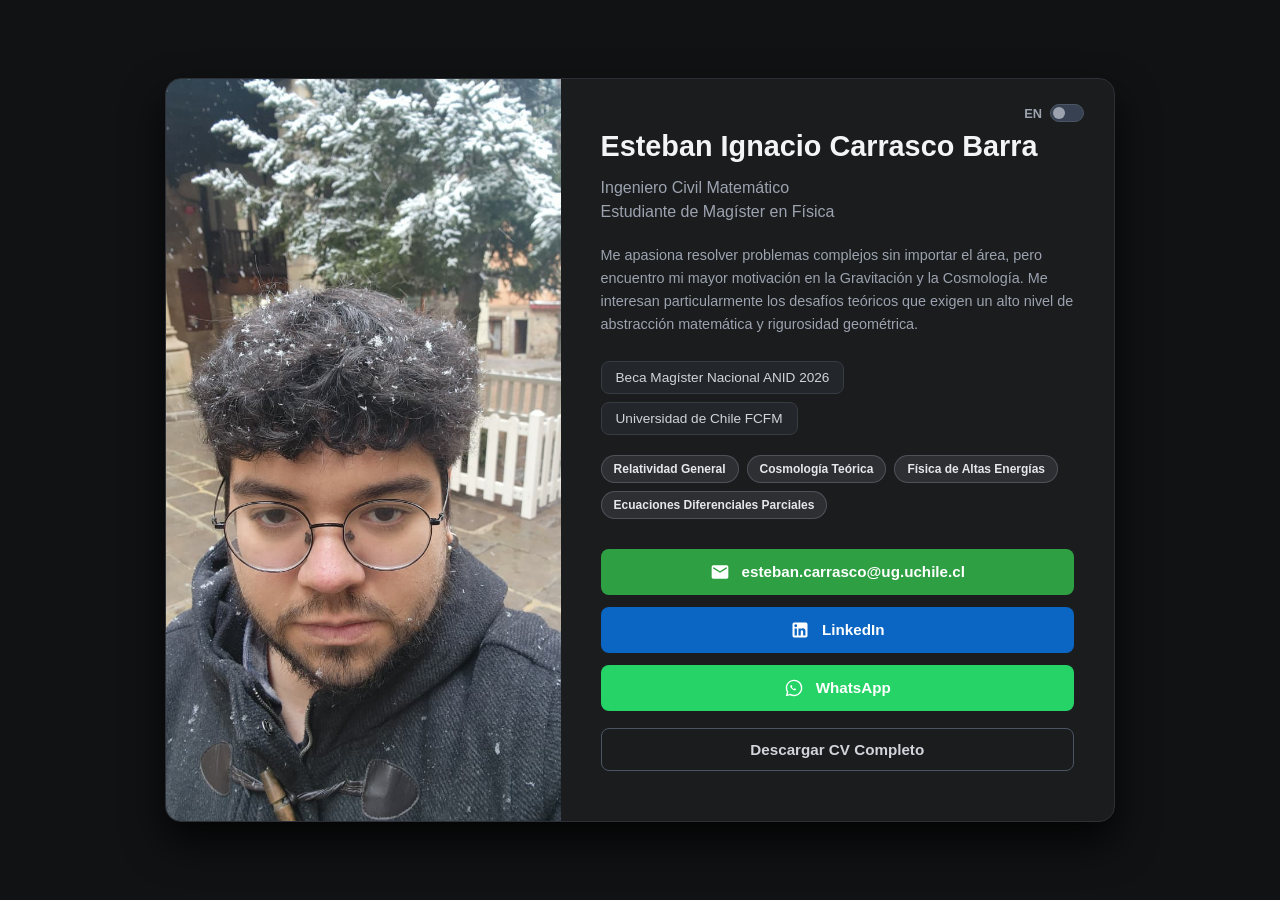
==== index.html @ 67c9780a "Add files via upload" ====
<!DOCTYPE html>
<html lang="es">
<head>
    <meta charset="UTF-8">
    <meta name="viewport" content="width=device-width, initial-scale=1.0">
    <title>Esteban Ignacio Carrasco Barra | Física Teórica</title>
    
    <link rel="icon" type="image/x-icon" href="favicon.ico">

    <style>
        /* --- ESTILOS INTEGRADOS --- */
        * { box-sizing: border-box; margin: 0; padding: 0; }

        body {
            font-family: -apple-system, BlinkMacSystemFont, "Segoe UI", Roboto, Helvetica, Arial, sans-serif;
            background: #111214; 
            color: #d1d5db;
            display: flex;
            justify-content: center;
            align-items: center;
            min-height: 100vh;
            padding: 20px;
        }

        /* Animación de carga */
        @keyframes fadeIn {
            from { opacity: 0; transform: translateY(15px); }
            to { opacity: 1; transform: translateY(0); }
        }

        /* Contenedor Principal Split-Screen */
        .card {
            display: flex;
            flex-direction: row;
            width: 100%;
            max-width: 950px;
            background: #1a1c1e; 
            border: 1px solid #2d3036;
            border-radius: 16px;
            box-shadow: 0 20px 40px rgba(0, 0, 0, 0.8);
            position: relative;
            overflow: hidden; 
            animation: fadeIn 0.6s ease-out forwards;
        }

        /* Selector de Idioma */
        .language-selector {
            position: absolute;
            top: 25px;
            right: 30px;
            display: flex;
            align-items: center;
            gap: 8px;
            font-size: 0.8rem;
            font-weight: bold;
            color: #9ca3af;
            z-index: 100;
        }

        .switch { position: relative; display: inline-block; width: 34px; height: 18px; }
        .switch input { opacity: 0; width: 0; height: 0; }
        .slider { position: absolute; cursor: pointer; top: 0; left: 0; right: 0; bottom: 0; background-color: #374151; transition: .3s; border-radius: 18px; border: 1px solid #4b5563; }
        .slider:before { position: absolute; content: ""; height: 12px; width: 12px; left: 2px; bottom: 2px; background-color: #9ca3af; transition: .3s; border-radius: 50%; }
        input:checked + .slider { background-color: #4b5563; border-color: #6b7280; }
        input:checked + .slider:before { transform: translateX(16px); background-color: #f3f4f6; }

        /* Contenedor de la Imagen */
        .profile-sidebar { flex: 1; display: flex; background: #111214; }
        .profile-pic { width: 100%; height: 100%; object-fit: cover; object-position: center; display: block; }

        /* Sección de Contenido */
        .content-container { flex: 1.2; padding: 50px 40px; display: flex; flex-direction: column; justify-content: center; position: relative; }

        /* Textos y Encabezados */
        h1 { font-size: 1.8rem; color: #f3f4f6; margin-bottom: 12px; line-height: 1.2; }
        .tagline { font-size: 1rem; color: #9ca3af; margin-bottom: 20px; line-height: 1.5; }
        .bio { font-size: 0.9rem; line-height: 1.6; color: #9ca3af; margin-bottom: 25px; }
        
        .academic-summary { font-size: 0.85rem; display: flex; flex-direction: column; gap: 8px; margin-bottom: 20px; }
        .academic-summary span { background: #23262a; padding: 8px 14px; border-radius: 8px; border: 1px solid #373b42; display: inline-block; width: fit-content; }

        /* Focos de Investigación */
        .research-tags { display: flex; flex-wrap: wrap; gap: 8px; margin-bottom: 30px; }
        .tag { font-size: 0.75rem; font-weight: 600; color: #e5e7eb; background: rgba(156, 163, 175, 0.15); padding: 6px 12px; border-radius: 20px; border: 1px solid rgba(156, 163, 175, 0.3); white-space: nowrap; }

        /* Botones */
        .links-container { display: flex; flex-direction: column; gap: 12px; }
        
        .btn { display: flex; align-items: center; justify-content: center; gap: 12px; width: 100%; padding: 12px; font-size: 0.95rem; font-weight: 600; text-decoration: none; border-radius: 8px; transition: all 0.2s ease; color: #ffffff; border: 1px solid transparent; cursor: pointer; user-select: none; font-family: inherit; }
        .icon { display: flex; align-items: center; justify-content: center; width: 20px; height: 20px; }
        .icon svg { width: 100%; height: 100%; }
        .btn:hover { filter: brightness(1.15); transform: translateY(-2px); }

        .btn-email { background-color: #2ea043; }
        .btn-linkedin { background-color: #0a66c2; }
        .btn-whatsapp { background-color: #25d366; }
        .btn-instagram { background: linear-gradient(45deg, #f09433 0%, #e6683c 25%, #dc2743 50%, #cc2366 75%, #bc1888 100%); }
        .btn-cv { background-color: transparent; color: #d1d5db; border: 1px solid #4b5563; margin-top: 5px; }
        .btn-cv:hover { background-color: #374151; color: #ffffff; }

        /* --- VERSIÓN MÓVIL --- */
        @media (max-width: 768px) {
            body { padding: 15px; }
            .card { flex-direction: column; border-radius: 12px; overflow: visible; }
            
            .language-selector { top: 15px; right: 15px; background: #1a1c1e; padding: 6px 10px; border-radius: 20px; border: 1px solid #2d3036; }
            
            .profile-sidebar { width: 100%; justify-content: center; background: transparent; padding-top: 45px; margin-bottom: -10px; }
            .profile-pic { flex: none; width: 180px !important; height: auto !important; aspect-ratio: 9 / 16 !important; border-radius: 16px !important; border: 2px solid #2d3036; box-shadow: 0 8px 16px rgba(0, 0, 0, 0.4); object-position: center; display: block; }

            .content-container { padding: 25px 20px 35px 20px; align-items: center; }
            h1 { font-size: 1.6rem; text-align: center; }
            .tagline { text-align: center; margin-bottom: 15px; }
            .bio { text-align: justify; font-size: 0.85rem; margin-bottom: 20px; }
            .academic-summary { align-items: center; }
            .research-tags { justify-content: center; }
        }
    </style>
</head>
<body>

    <div class="card">
        <div class="language-selector">
            <span id="lang-label">EN</span>
            <label class="switch">
                <input type="checkbox" id="lang-toggle">
                <span class="slider"></span>
            </label>
        </div>

        <div class="profile-sidebar">
            <img src="profile.jpg" alt="Esteban Carrasco" class="profile-pic" onerror="this.style.display='none';">
        </div>

        <div class="content-container">
            <header class="header">
                <h1>Esteban Ignacio Carrasco Barra</h1>
                
                <p class="tagline" id="container-tagline"></p>
                <p class="bio" id="container-bio"></p>
                
                <div class="academic-summary" id="container-academic"></div>
                <div class="research-tags" id="container-tags"></div>
            </header>

            <main class="links-container">
                <!-- Botón de Email Ofuscado -->
                <button class="btn btn-email" onclick="copyEmail()">
                    <span class="icon"><svg viewBox="0 0 24 24"><path fill="currentColor" d="M20 4H4c-1.1 0-1.99.9-1.99 2L2 18c0 1.1.9 2 2 2h16c1.1 0 2-.9 2-2V6c0-1.1-.9-2-2-2m0 4l-8 5l-8-5V6l8 5l8-5z"/></svg></span>
                    <span id="email-text">Cargando...</span>
                </button>

                <a href="https://www.linkedin.com/in/esteban-cb/" class="btn btn-linkedin" target="_blank" rel="noopener noreferrer">
                    <span class="icon"><svg viewBox="0 0 24 24"><path fill="currentColor" d="M19 3a2 2 0 0 1 2 2v14a2 2 0 0 1-2 2H5a2 2 0 0 1-2-2V5a2 2 0 0 1 2-2h14m-.5 15.5v-5.3a3.26 3.26 0 0 0-3.26-3.26c-.85 0-1.84.52-2.32 1.3v-1.11h-2.79v8.37h2.79v-4.93c0-.77.62-1.4 1.39-1.4a1.4 1.4 0 0 1 1.4 1.4v4.93h2.79M6.88 8.56a1.68 1.68 0 0 0 1.68-1.68c0-.93-.75-1.69-1.68-1.69a1.69 1.69 0 0 0-1.69 1.69c0 .93.76 1.68 1.69 1.68m1.39 9.94v-8.37H5.5v8.37h2.77Z"/></svg></span>
                    LinkedIn
                </a>

                <a href="https://wa.me/56952595714" class="btn btn-whatsapp" target="_blank" rel="noopener noreferrer">
                    <span class="icon"><svg viewBox="0 0 24 24"><path fill="currentColor" d="M12.04 2c-5.46 0-9.91 4.45-9.91 9.91c0 1.75.46 3.45 1.32 4.95L2.05 22l5.25-1.38c1.45.79 3.08 1.21 4.74 1.21c5.46 0 9.91-4.45 9.91-9.91c0-2.65-1.03-5.14-2.9-7.01A9.816 9.816 0 0 0 12.04 2m.01 1.67c2.2 0 4.26.86 5.82 2.42a8.225 8.225 0 0 1 2.41 5.83c0 4.54-3.7 8.23-8.24 8.23c-1.48 0-2.93-.4-4.19-1.15l-.3-.17l-3.12.82l.83-3.04l-.2-.31a8.182 8.182 0 0 1-1.25-4.38c.01-4.54 3.7-8.23 8.24-8.23m-3.53 4.8c-.13 0-.28.05-.43.21c-.15.16-.58.57-.58 1.39c0 .82.6 1.62.68 1.73c.09.11 1.18 1.81 2.86 2.53c.4.17.71.27.95.35c.4.13.77.11 1.06.07c.32-.05 1-.41 1.14-.81c.14-.39.14-.73.1-.81c-.04-.08-.14-.13-.3-.21c-.16-.08-.94-.47-1.08-.52c-.14-.05-.25-.08-.35.08c-.1.16-.39.49-.48.6c-.09.11-.18.12-.34.04c-.16-.08-.68-.25-1.31-.81c-.49-.43-.81-.97-.91-1.14c-.1-.17-.01-.26.07-.34c.08-.08.16-.18.24-.28c.08-.1.11-.16.16-.27c.05-.11.02-.2-.01-.29c-.03-.09-.35-.85-.48-1.16c-.13-.32-.27-.28-.35-.28c-.08 0-.18-.01-.29-.01Z"/></svg></span>
                    WhatsApp
                </a>

                <a href="cv.pdf" class="btn btn-cv" target="_blank" id="btn-cv">CV</a>
            </main>
        </div>
    </div>

    <script>
        // --- 1. Variables de Ofuscación de Correo ---
        const sysUser = "esteban.carrasco";
        const sysDomain = "ug.uchile.cl";
        const contactEmail = sysUser + "@" + sysDomain;

        // --- 2. Variables del Panel ---
        const toggle = document.getElementById('lang-toggle');
        const langLabel = document.getElementById('lang-label');
        let siteData = null;

        function updateLanguage(isEnglish) {
            if (!siteData) return;
            const lang = isEnglish ? 'en' : 'es';
            
            // Render Taglines
            const taglineCont = document.getElementById('container-tagline');
            taglineCont.innerHTML = '';
            siteData.taglines.forEach((tl, index) => {
                const span = document.createElement('span');
                span.textContent = tl[lang];
                taglineCont.appendChild(span);
                if (index < siteData.taglines.length - 1) {
                    taglineCont.appendChild(document.createElement('br'));
                }
            });

            // Render Bio
            document.getElementById('container-bio').textContent = siteData.bio[lang];

            // Render Academic Summary
            const academicCont = document.getElementById('container-academic');
            academicCont.innerHTML = '';
            siteData.academic.forEach(item => {
                const span = document.createElement('span');
                span.textContent = item[lang];
                academicCont.appendChild(span);
            });

            // Render Research Tags
            const tagsCont = document.getElementById('container-tags');
            tagsCont.innerHTML = '';
            siteData.tags.forEach(item => {
                const span = document.createElement('span');
                span.className = 'tag';
                span.textContent = item[lang];
                tagsCont.appendChild(span);
            });

            // Botón de CV
            document.getElementById('btn-cv').textContent = siteData.cv[lang];

            // Selector label
            langLabel.textContent = isEnglish ? 'ES' : 'EN';
        }

        // --- 3. Inicialización ---
        document.addEventListener('DOMContentLoaded', () => {
            // Inyectar el correo ofuscado apenas carga el DOM
            document.getElementById('email-text').textContent = contactEmail;

            // Cargar datos dinámicos
            fetch('datos.json')
                .then(response => {
                    if (!response.ok) throw new Error("No se pudo obtener el archivo de configuración.");
                    return response.json();
                })
                .then(data => {
                    siteData = data;
                    updateLanguage(false); // Por defecto en español
                })
                .catch(err => console.error("Error cargando el panel dinámico:", err));
        });

        // Evento toggle
        toggle.addEventListener('change', (e) => { updateLanguage(e.target.checked); });

        // --- 4. Función de Copiado Dinámico ---
        function copyEmail() {
            navigator.clipboard.writeText(contactEmail).then(() => {
                const emailText = document.getElementById('email-text');
                const isEnglish = toggle.checked;
                emailText.textContent = isEnglish ? "Copied to clipboard!" : "¡Copiado al portapapeles!";
                
                // Retornar al texto ofuscado
                setTimeout(() => { emailText.textContent = contactEmail; }, 2000);
            });
        }
    </script>

    <script data-goatcounter="https://estebancarrascobarra.goatcounter.com/count" async src="//gc.zgo.at/count.js"></script>
    <script src="https://identity.netlify.com/v1/netlify-identity-widget.js"></script>
</body>
</html>
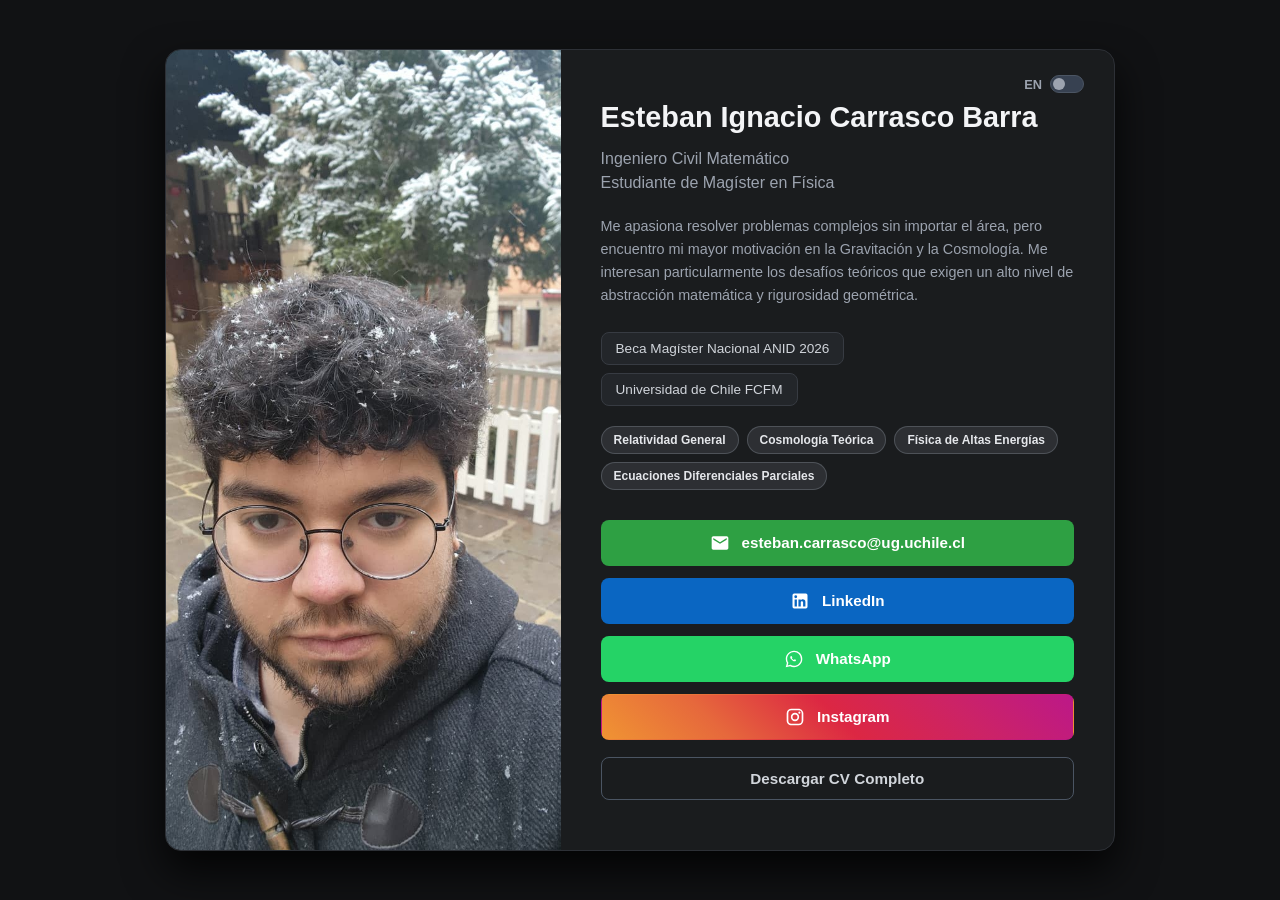
==== commit 73d888d2: "Add files via upload" ====
--- a/index.html
+++ b/index.html
@@ -24,8 +24,14 @@
 
         /* Animación de carga */
         @keyframes fadeIn {
-            from { opacity: 0; transform: translateY(15px); }
-            to { opacity: 1; transform: translateY(0); }
+            from {
+                opacity: 0;
+                transform: translateY(15px);
+            }
+            to {
+                opacity: 1;
+                transform: translateY(0);
+            }
         }
 
         /* Contenedor Principal Split-Screen */
@@ -40,7 +46,7 @@
             box-shadow: 0 20px 40px rgba(0, 0, 0, 0.8);
             position: relative;
             overflow: hidden; 
-            animation: fadeIn 0.6s ease-out forwards;
+            animation: fadeIn 0.6s ease-out forwards; /* Aplicación de la animación */
         }
 
         /* Selector de Idioma */
@@ -65,11 +71,29 @@
         input:checked + .slider:before { transform: translateX(16px); background-color: #f3f4f6; }
 
         /* Contenedor de la Imagen */
-        .profile-sidebar { flex: 1; display: flex; background: #111214; }
-        .profile-pic { width: 100%; height: 100%; object-fit: cover; object-position: center; display: block; }
+        .profile-sidebar {
+            flex: 1;
+            display: flex;
+            background: #111214;
+        }
+
+        .profile-pic {
+            width: 100%;
+            height: 100%;
+            object-fit: cover;
+            object-position: center;
+            display: block;
+        }
 
         /* Sección de Contenido */
-        .content-container { flex: 1.2; padding: 50px 40px; display: flex; flex-direction: column; justify-content: center; position: relative; }
+        .content-container {
+            flex: 1.2;
+            padding: 50px 40px;
+            display: flex;
+            flex-direction: column;
+            justify-content: center;
+            position: relative;
+        }
 
         /* Textos y Encabezados */
         h1 { font-size: 1.8rem; color: #f3f4f6; margin-bottom: 12px; line-height: 1.2; }
@@ -86,7 +110,7 @@
         /* Botones */
         .links-container { display: flex; flex-direction: column; gap: 12px; }
         
-        .btn { display: flex; align-items: center; justify-content: center; gap: 12px; width: 100%; padding: 12px; font-size: 0.95rem; font-weight: 600; text-decoration: none; border-radius: 8px; transition: all 0.2s ease; color: #ffffff; border: 1px solid transparent; cursor: pointer; user-select: none; font-family: inherit; }
+        .btn { display: flex; align-items: center; justify-content: center; gap: 12px; width: 100%; padding: 12px; font-size: 0.95rem; font-weight: 600; text-decoration: none; border-radius: 8px; transition: all 0.2s ease; color: #ffffff; border: 1px solid transparent; cursor: pointer; user-select: none; }
         .icon { display: flex; align-items: center; justify-content: center; width: 20px; height: 20px; }
         .icon svg { width: 100%; height: 100%; }
         .btn:hover { filter: brightness(1.15); transform: translateY(-2px); }
@@ -103,10 +127,29 @@
             body { padding: 15px; }
             .card { flex-direction: column; border-radius: 12px; overflow: visible; }
             
-            .language-selector { top: 15px; right: 15px; background: #1a1c1e; padding: 6px 10px; border-radius: 20px; border: 1px solid #2d3036; }
-            
-            .profile-sidebar { width: 100%; justify-content: center; background: transparent; padding-top: 45px; margin-bottom: -10px; }
-            .profile-pic { flex: none; width: 180px !important; height: auto !important; aspect-ratio: 9 / 16 !important; border-radius: 16px !important; border: 2px solid #2d3036; box-shadow: 0 8px 16px rgba(0, 0, 0, 0.4); object-position: center; display: block; }
+            .language-selector { 
+                top: 15px; right: 15px; background: #1a1c1e; padding: 6px 10px; border-radius: 20px; border: 1px solid #2d3036; 
+            }
+            
+            .profile-sidebar {
+                width: 100%;
+                justify-content: center;
+                background: transparent;
+                padding-top: 45px;
+                margin-bottom: -10px;
+            }
+            
+            .profile-pic {
+                flex: none;
+                width: 180px !important;
+                height: auto !important;
+                aspect-ratio: 9 / 16 !important;
+                border-radius: 16px !important;
+                border: 2px solid #2d3036;
+                box-shadow: 0 8px 16px rgba(0, 0, 0, 0.4);
+                object-position: center;
+                display: block;
+            }
 
             .content-container { padding: 25px 20px 35px 20px; align-items: center; }
             h1 { font-size: 1.6rem; text-align: center; }
@@ -137,18 +180,19 @@
                 <h1>Esteban Ignacio Carrasco Barra</h1>
                 
                 <p class="tagline" id="container-tagline"></p>
+
                 <p class="bio" id="container-bio"></p>
                 
                 <div class="academic-summary" id="container-academic"></div>
+
                 <div class="research-tags" id="container-tags"></div>
             </header>
 
             <main class="links-container">
-                <!-- Botón de Email Ofuscado -->
-                <button class="btn btn-email" onclick="copyEmail()">
+                <div class="btn btn-email" onclick="copyEmail()">
                     <span class="icon"><svg viewBox="0 0 24 24"><path fill="currentColor" d="M20 4H4c-1.1 0-1.99.9-1.99 2L2 18c0 1.1.9 2 2 2h16c1.1 0 2-.9 2-2V6c0-1.1-.9-2-2-2m0 4l-8 5l-8-5V6l8 5l8-5z"/></svg></span>
                     <span id="email-text">Cargando...</span>
-                </button>
+                </div>
 
                 <a href="https://www.linkedin.com/in/esteban-cb/" class="btn btn-linkedin" target="_blank" rel="noopener noreferrer">
                     <span class="icon"><svg viewBox="0 0 24 24"><path fill="currentColor" d="M19 3a2 2 0 0 1 2 2v14a2 2 0 0 1-2 2H5a2 2 0 0 1-2-2V5a2 2 0 0 1 2-2h14m-.5 15.5v-5.3a3.26 3.26 0 0 0-3.26-3.26c-.85 0-1.84.52-2.32 1.3v-1.11h-2.79v8.37h2.79v-4.93c0-.77.62-1.4 1.39-1.4a1.4 1.4 0 0 1 1.4 1.4v4.93h2.79M6.88 8.56a1.68 1.68 0 0 0 1.68-1.68c0-.93-.75-1.69-1.68-1.69a1.69 1.69 0 0 0-1.69 1.69c0 .93.76 1.68 1.69 1.68m1.39 9.94v-8.37H5.5v8.37h2.77Z"/></svg></span>
@@ -160,27 +204,33 @@
                     WhatsApp
                 </a>
 
-                <a href="cv.pdf" class="btn btn-cv" target="_blank" id="btn-cv">CV</a>
+                <a href="https://www.instagram.com/estebancarrasco.exe/" class="btn btn-instagram" target="_blank" rel="noopener noreferrer">
+                    <span class="icon"><svg viewBox="0 0 24 24"><path fill="currentColor" d="M7.8 2h8.4C19.4 2 22 4.6 22 7.8v8.4a5.8 5.8 0 0 1-5.8 5.8H7.8C4.6 22 2 19.4 2 16.2V7.8A5.8 5.8 0 0 1 7.8 2m-.2 2A3.6 3.6 0 0 0 4 7.6v8.8A3.6 3.6 0 0 0 7.6 20h8.8a3.6 3.6 0 0 0 3.6-3.6V7.6A3.6 3.6 0 0 0 16.4 4H7.6m9.65 1.5a1.25 1.25 0 1 1 0 2.5a1.25 1.25 0 0 1 0-2.5M12 7a5 5 0 1 1 0 10a5 5 0 0 1 0-10m0 2a3 3 0 1 0 0 6a3 3 0 0 0 0-6Z"/></svg></span>
+                    Instagram
+                </a>
+
+                <a href="cv.pdf" class="btn btn-cv" target="_blank" id="btn-cv"></a>
             </main>
         </div>
     </div>
 
     <script>
-        // --- 1. Variables de Ofuscación de Correo ---
-        const sysUser = "esteban.carrasco";
+        // --- VARIABLES DE OFUSCACIÓN DE CORREO ---
+        const sysUser = "esteban";
+        const sysUser2 = ".carrasco";
         const sysDomain = "ug.uchile.cl";
-        const contactEmail = sysUser + "@" + sysDomain;
-
-        // --- 2. Variables del Panel ---
+        const contactEmail = sysUser + sysUser2 + "@" + sysDomain;
+
         const toggle = document.getElementById('lang-toggle');
         const langLabel = document.getElementById('lang-label');
         let siteData = null;
 
         function updateLanguage(isEnglish) {
             if (!siteData) return;
+            
             const lang = isEnglish ? 'en' : 'es';
             
-            // Render Taglines
+            // 1. Render de las Taglines
             const taglineCont = document.getElementById('container-tagline');
             taglineCont.innerHTML = '';
             siteData.taglines.forEach((tl, index) => {
@@ -192,10 +242,10 @@
                 }
             });
 
-            // Render Bio
+            // 2. Render de Bio
             document.getElementById('container-bio').textContent = siteData.bio[lang];
 
-            // Render Academic Summary
+            // 3. Render de Academic Summary
             const academicCont = document.getElementById('container-academic');
             academicCont.innerHTML = '';
             siteData.academic.forEach(item => {
@@ -204,7 +254,7 @@
                 academicCont.appendChild(span);
             });
 
-            // Render Research Tags
+            // 4. Render de Research Tags
             const tagsCont = document.getElementById('container-tags');
             tagsCont.innerHTML = '';
             siteData.tags.forEach(item => {
@@ -214,19 +264,18 @@
                 tagsCont.appendChild(span);
             });
 
-            // Botón de CV
+            // 5. Botón de CV
             document.getElementById('btn-cv').textContent = siteData.cv[lang];
 
-            // Selector label
+            // Selector label text
             langLabel.textContent = isEnglish ? 'ES' : 'EN';
         }
 
-        // --- 3. Inicialización ---
+        // Carga asíncrona del JSON al inicializar el documento
         document.addEventListener('DOMContentLoaded', () => {
-            // Inyectar el correo ofuscado apenas carga el DOM
+            // Inyectar el correo apenas carga el DOM para evitar lectura de bots
             document.getElementById('email-text').textContent = contactEmail;
 
-            // Cargar datos dinámicos
             fetch('datos.json')
                 .then(response => {
                     if (!response.ok) throw new Error("No se pudo obtener el archivo de configuración.");
@@ -234,22 +283,18 @@
                 })
                 .then(data => {
                     siteData = data;
-                    updateLanguage(false); // Por defecto en español
+                    updateLanguage(false); // Renderizado inicial en español
                 })
                 .catch(err => console.error("Error cargando el panel dinámico:", err));
         });
 
-        // Evento toggle
         toggle.addEventListener('change', (e) => { updateLanguage(e.target.checked); });
 
-        // --- 4. Función de Copiado Dinámico ---
         function copyEmail() {
             navigator.clipboard.writeText(contactEmail).then(() => {
                 const emailText = document.getElementById('email-text');
                 const isEnglish = toggle.checked;
                 emailText.textContent = isEnglish ? "Copied to clipboard!" : "¡Copiado al portapapeles!";
-                
-                // Retornar al texto ofuscado
                 setTimeout(() => { emailText.textContent = contactEmail; }, 2000);
             });
         }
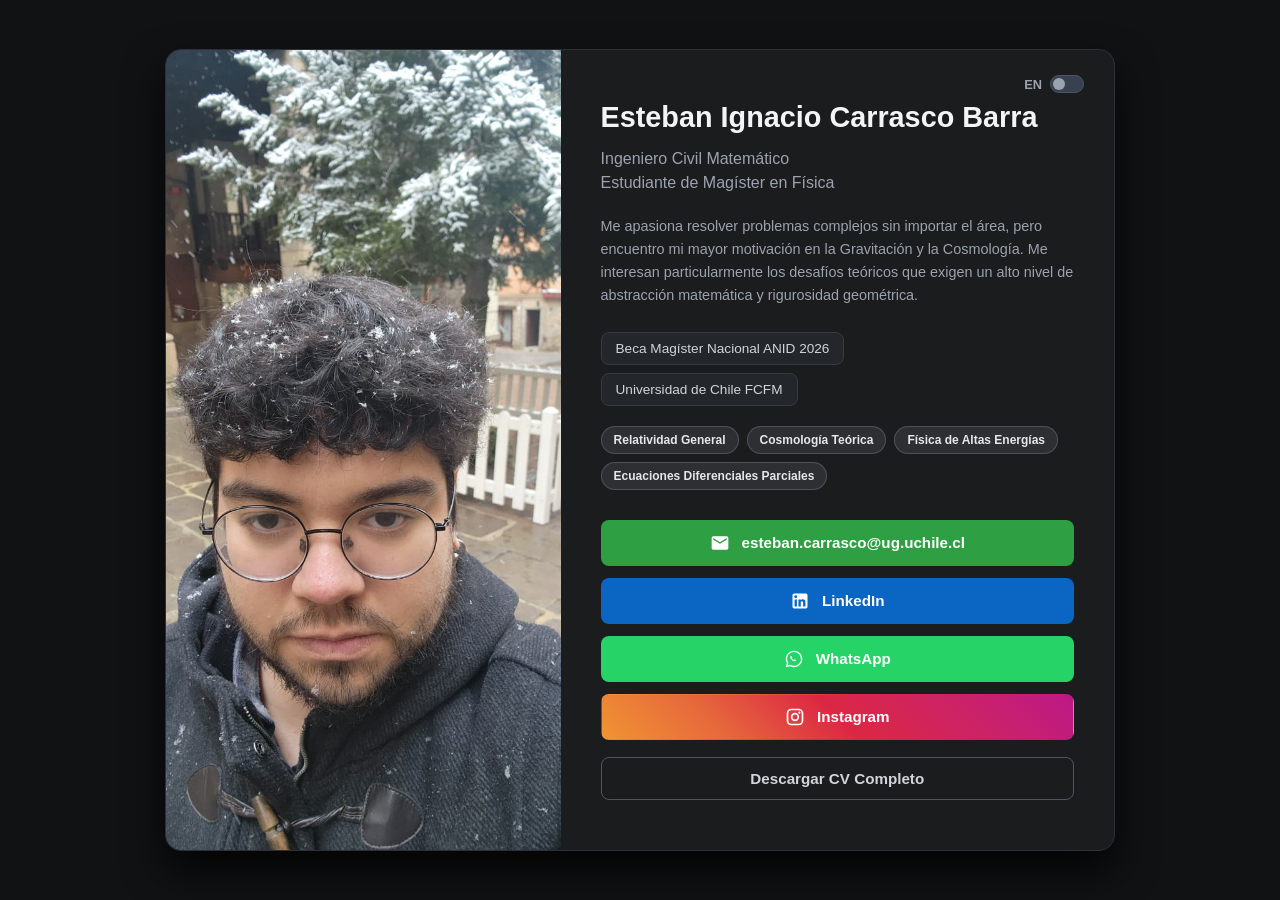
==== commit eb81ee42: "Add files via upload" ====
--- a/index.html
+++ b/index.html
@@ -46,7 +46,7 @@
             box-shadow: 0 20px 40px rgba(0, 0, 0, 0.8);
             position: relative;
             overflow: hidden; 
-            animation: fadeIn 0.6s ease-out forwards; /* Aplicación de la animación */
+            animation: fadeIn 0.6s ease-out forwards;
         }
 
         /* Selector de Idioma */
@@ -215,11 +215,9 @@
     </div>
 
     <script>
-        // --- VARIABLES DE OFUSCACIÓN DE CORREO ---
-        const sysUser = "esteban";
-        const sysUser2 = ".carrasco";
-        const sysDomain = "ug.uchile.cl";
-        const contactEmail = sysUser + sysUser2 + "@" + sysDomain;
+        // --- PROTECCIÓN CONTRA SPAM: BASE64 ---
+        // El correo está ofuscado. Decodificación en tiempo de ejecución.
+        const encodedData = "ZXN0ZWJhbi5jYXJyYXNjb0B1Zy51Y2hpbGUuY2w=";
 
         const toggle = document.getElementById('lang-toggle');
         const langLabel = document.getElementById('lang-label');
@@ -273,8 +271,8 @@
 
         // Carga asíncrona del JSON al inicializar el documento
         document.addEventListener('DOMContentLoaded', () => {
-            // Inyectar el correo apenas carga el DOM para evitar lectura de bots
-            document.getElementById('email-text').textContent = contactEmail;
+            // Decodificar el correo solo en el momento de renderizar para dificultar análisis estático
+            document.getElementById('email-text').textContent = atob(encodedData);
 
             fetch('datos.json')
                 .then(response => {
@@ -291,12 +289,17 @@
         toggle.addEventListener('change', (e) => { updateLanguage(e.target.checked); });
 
         function copyEmail() {
-            navigator.clipboard.writeText(contactEmail).then(() => {
-                const emailText = document.getElementById('email-text');
-                const isEnglish = toggle.checked;
-                emailText.textContent = isEnglish ? "Copied to clipboard!" : "¡Copiado al portapapeles!";
-                setTimeout(() => { emailText.textContent = contactEmail; }, 2000);
-            });
+            // Se decodifica nuevamente al copiar
+            const targetEmail = atob(encodedData);
+            
+            navigator.clipboard.writeText(targetEmail)
+                .then(() => {
+                    const emailText = document.getElementById('email-text');
+                    const isEnglish = toggle.checked;
+                    emailText.textContent = isEnglish ? "Copied to clipboard!" : "¡Copiado al portapapeles!";
+                    setTimeout(() => { emailText.textContent = targetEmail; }, 2000);
+                })
+                .catch(err => console.error("Fallo al acceder al portapapeles: ", err));
         }
     </script>
 
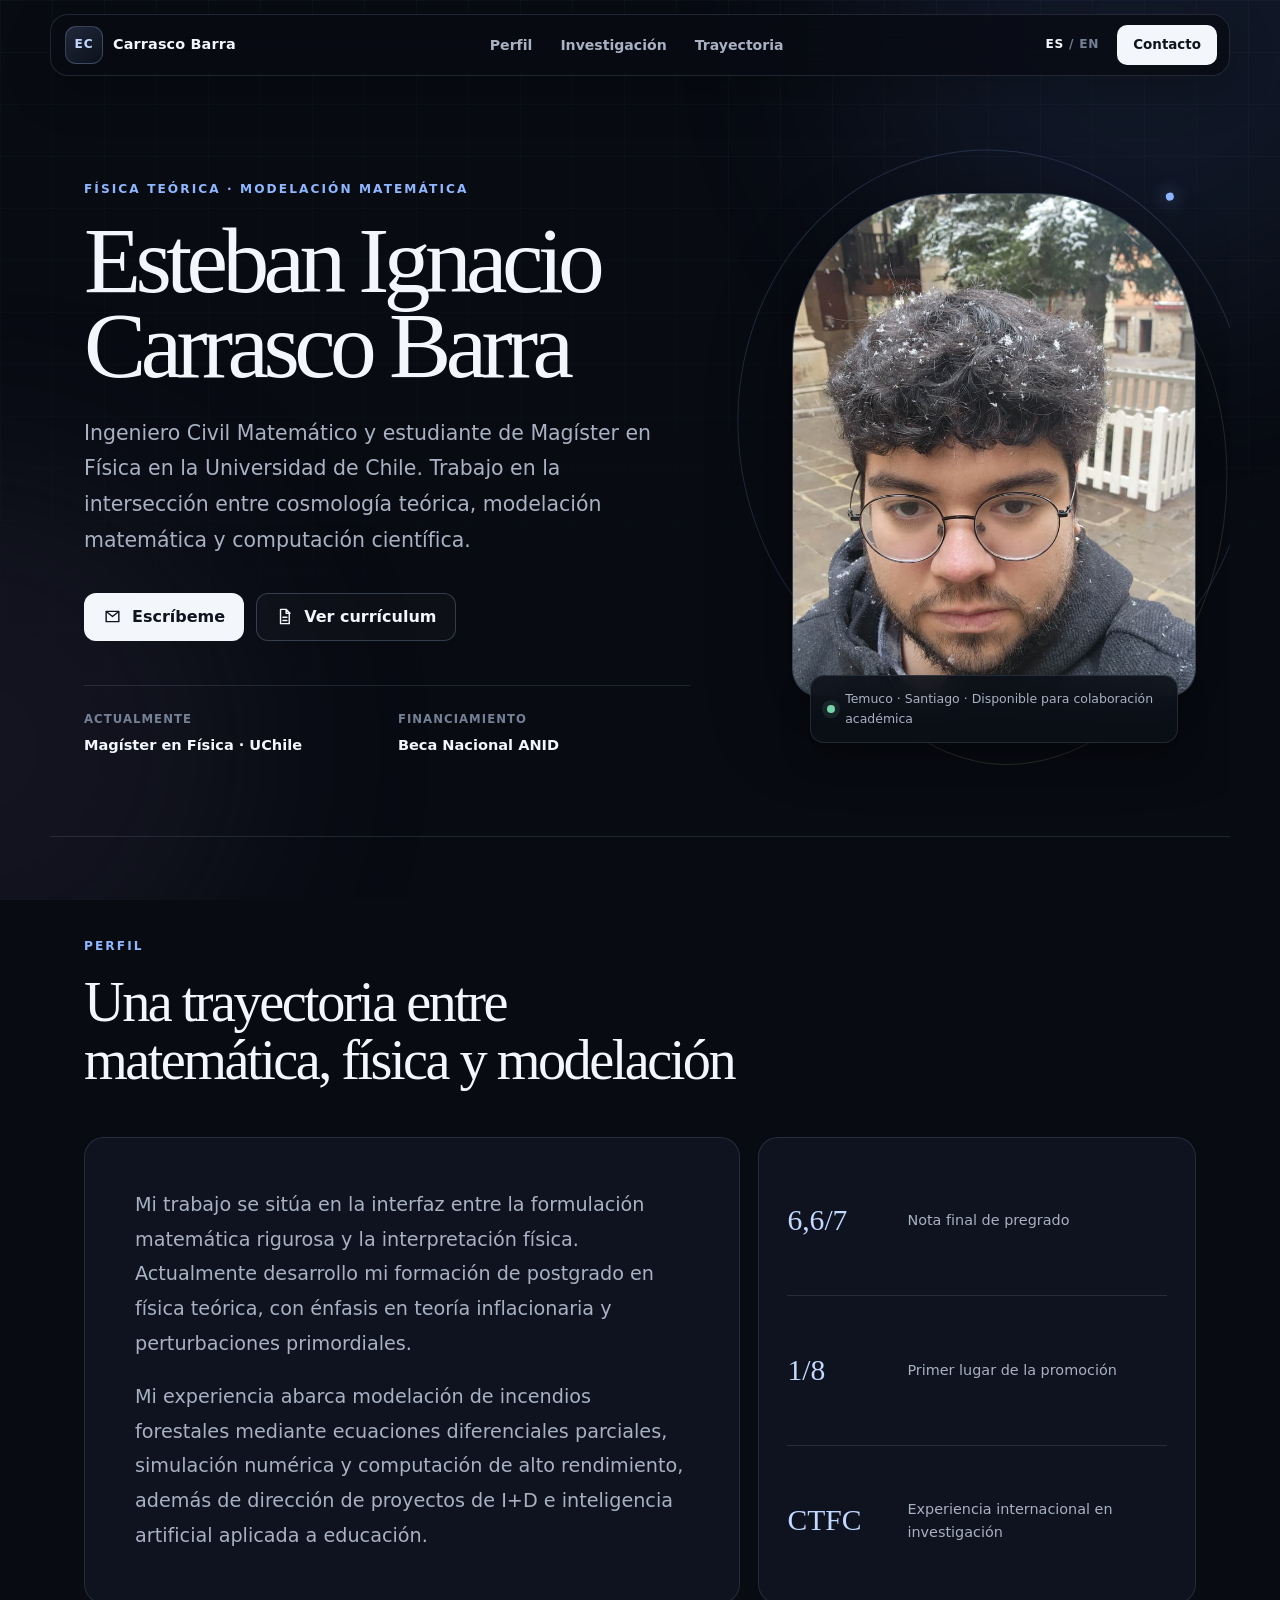
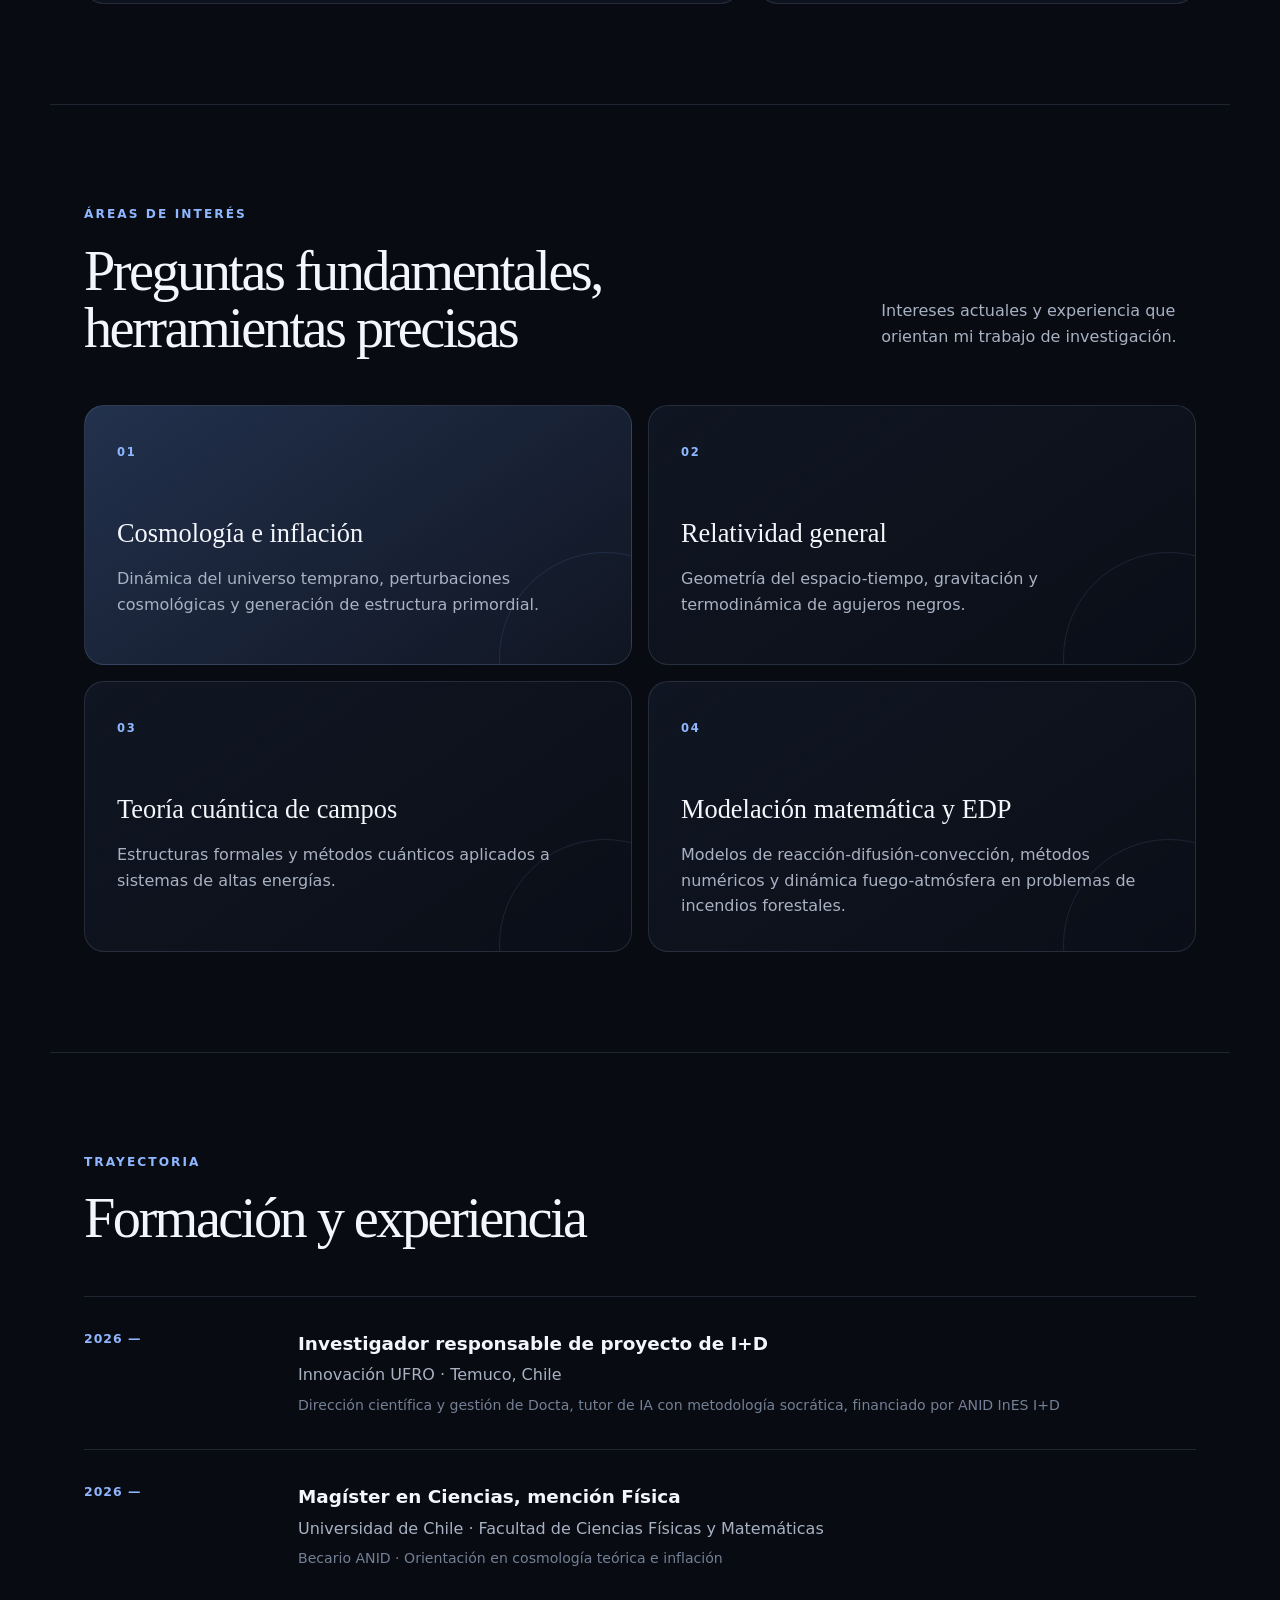
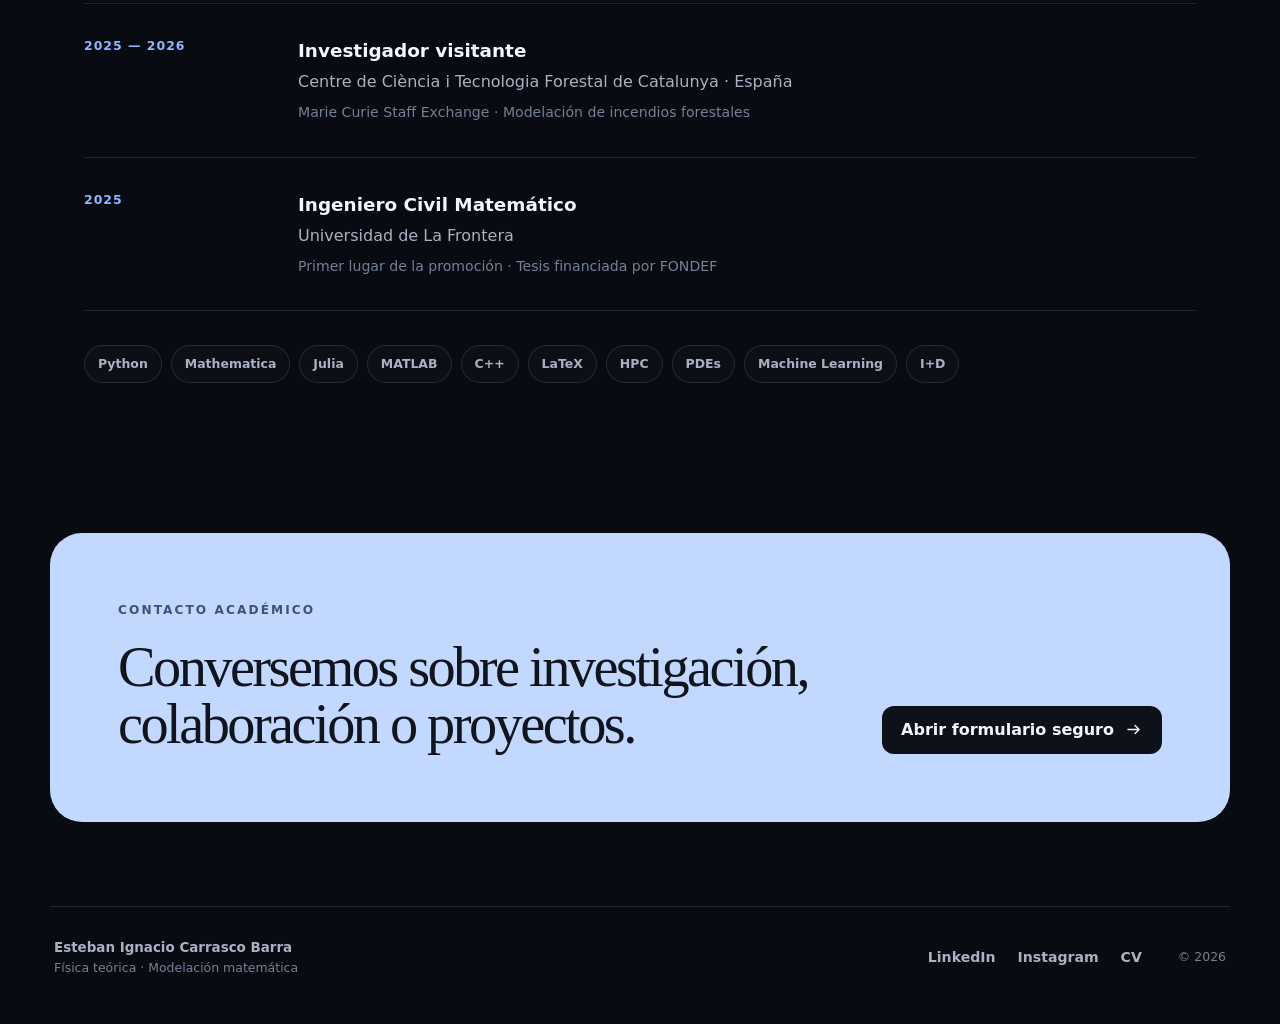
==== commit 62009876: "Add files via upload" ====
--- a/index.html
+++ b/index.html
@@ -1,309 +1,311 @@
-<!DOCTYPE html>
-<html lang="es">
-<head>
-    <meta charset="UTF-8">
-    <meta name="viewport" content="width=device-width, initial-scale=1.0">
-    <title>Esteban Ignacio Carrasco Barra | Física Teórica</title>
-    
-    <link rel="icon" type="image/x-icon" href="favicon.ico">
-
-    <style>
-        /* --- ESTILOS INTEGRADOS --- */
-        * { box-sizing: border-box; margin: 0; padding: 0; }
-
-        body {
-            font-family: -apple-system, BlinkMacSystemFont, "Segoe UI", Roboto, Helvetica, Arial, sans-serif;
-            background: #111214; 
-            color: #d1d5db;
-            display: flex;
-            justify-content: center;
-            align-items: center;
-            min-height: 100vh;
-            padding: 20px;
-        }
-
-        /* Animación de carga */
-        @keyframes fadeIn {
-            from {
-                opacity: 0;
-                transform: translateY(15px);
-            }
-            to {
-                opacity: 1;
-                transform: translateY(0);
-            }
-        }
-
-        /* Contenedor Principal Split-Screen */
-        .card {
-            display: flex;
-            flex-direction: row;
-            width: 100%;
-            max-width: 950px;
-            background: #1a1c1e; 
-            border: 1px solid #2d3036;
-            border-radius: 16px;
-            box-shadow: 0 20px 40px rgba(0, 0, 0, 0.8);
-            position: relative;
-            overflow: hidden; 
-            animation: fadeIn 0.6s ease-out forwards;
-        }
-
-        /* Selector de Idioma */
-        .language-selector {
-            position: absolute;
-            top: 25px;
-            right: 30px;
-            display: flex;
-            align-items: center;
-            gap: 8px;
-            font-size: 0.8rem;
-            font-weight: bold;
-            color: #9ca3af;
-            z-index: 100;
-        }
-
-        .switch { position: relative; display: inline-block; width: 34px; height: 18px; }
-        .switch input { opacity: 0; width: 0; height: 0; }
-        .slider { position: absolute; cursor: pointer; top: 0; left: 0; right: 0; bottom: 0; background-color: #374151; transition: .3s; border-radius: 18px; border: 1px solid #4b5563; }
-        .slider:before { position: absolute; content: ""; height: 12px; width: 12px; left: 2px; bottom: 2px; background-color: #9ca3af; transition: .3s; border-radius: 50%; }
-        input:checked + .slider { background-color: #4b5563; border-color: #6b7280; }
-        input:checked + .slider:before { transform: translateX(16px); background-color: #f3f4f6; }
-
-        /* Contenedor de la Imagen */
-        .profile-sidebar {
-            flex: 1;
-            display: flex;
-            background: #111214;
-        }
-
-        .profile-pic {
-            width: 100%;
-            height: 100%;
-            object-fit: cover;
-            object-position: center;
-            display: block;
-        }
-
-        /* Sección de Contenido */
-        .content-container {
-            flex: 1.2;
-            padding: 50px 40px;
-            display: flex;
-            flex-direction: column;
-            justify-content: center;
-            position: relative;
-        }
-
-        /* Textos y Encabezados */
-        h1 { font-size: 1.8rem; color: #f3f4f6; margin-bottom: 12px; line-height: 1.2; }
-        .tagline { font-size: 1rem; color: #9ca3af; margin-bottom: 20px; line-height: 1.5; }
-        .bio { font-size: 0.9rem; line-height: 1.6; color: #9ca3af; margin-bottom: 25px; }
-        
-        .academic-summary { font-size: 0.85rem; display: flex; flex-direction: column; gap: 8px; margin-bottom: 20px; }
-        .academic-summary span { background: #23262a; padding: 8px 14px; border-radius: 8px; border: 1px solid #373b42; display: inline-block; width: fit-content; }
-
-        /* Focos de Investigación */
-        .research-tags { display: flex; flex-wrap: wrap; gap: 8px; margin-bottom: 30px; }
-        .tag { font-size: 0.75rem; font-weight: 600; color: #e5e7eb; background: rgba(156, 163, 175, 0.15); padding: 6px 12px; border-radius: 20px; border: 1px solid rgba(156, 163, 175, 0.3); white-space: nowrap; }
-
-        /* Botones */
-        .links-container { display: flex; flex-direction: column; gap: 12px; }
-        
-        .btn { display: flex; align-items: center; justify-content: center; gap: 12px; width: 100%; padding: 12px; font-size: 0.95rem; font-weight: 600; text-decoration: none; border-radius: 8px; transition: all 0.2s ease; color: #ffffff; border: 1px solid transparent; cursor: pointer; user-select: none; }
-        .icon { display: flex; align-items: center; justify-content: center; width: 20px; height: 20px; }
-        .icon svg { width: 100%; height: 100%; }
-        .btn:hover { filter: brightness(1.15); transform: translateY(-2px); }
-
-        .btn-email { background-color: #2ea043; }
-        .btn-linkedin { background-color: #0a66c2; }
-        .btn-whatsapp { background-color: #25d366; }
-        .btn-instagram { background: linear-gradient(45deg, #f09433 0%, #e6683c 25%, #dc2743 50%, #cc2366 75%, #bc1888 100%); }
-        .btn-cv { background-color: transparent; color: #d1d5db; border: 1px solid #4b5563; margin-top: 5px; }
-        .btn-cv:hover { background-color: #374151; color: #ffffff; }
-
-        /* --- VERSIÓN MÓVIL --- */
-        @media (max-width: 768px) {
-            body { padding: 15px; }
-            .card { flex-direction: column; border-radius: 12px; overflow: visible; }
-            
-            .language-selector { 
-                top: 15px; right: 15px; background: #1a1c1e; padding: 6px 10px; border-radius: 20px; border: 1px solid #2d3036; 
-            }
-            
-            .profile-sidebar {
-                width: 100%;
-                justify-content: center;
-                background: transparent;
-                padding-top: 45px;
-                margin-bottom: -10px;
-            }
-            
-            .profile-pic {
-                flex: none;
-                width: 180px !important;
-                height: auto !important;
-                aspect-ratio: 9 / 16 !important;
-                border-radius: 16px !important;
-                border: 2px solid #2d3036;
-                box-shadow: 0 8px 16px rgba(0, 0, 0, 0.4);
-                object-position: center;
-                display: block;
-            }
-
-            .content-container { padding: 25px 20px 35px 20px; align-items: center; }
-            h1 { font-size: 1.6rem; text-align: center; }
-            .tagline { text-align: center; margin-bottom: 15px; }
-            .bio { text-align: justify; font-size: 0.85rem; margin-bottom: 20px; }
-            .academic-summary { align-items: center; }
-            .research-tags { justify-content: center; }
-        }
-    </style>
-</head>
-<body>
-
-    <div class="card">
-        <div class="language-selector">
-            <span id="lang-label">EN</span>
-            <label class="switch">
-                <input type="checkbox" id="lang-toggle">
-                <span class="slider"></span>
-            </label>
-        </div>
-
-        <div class="profile-sidebar">
-            <img src="profile.jpg" alt="Esteban Carrasco" class="profile-pic" onerror="this.style.display='none';">
-        </div>
-
-        <div class="content-container">
-            <header class="header">
-                <h1>Esteban Ignacio Carrasco Barra</h1>
-                
-                <p class="tagline" id="container-tagline"></p>
-
-                <p class="bio" id="container-bio"></p>
-                
-                <div class="academic-summary" id="container-academic"></div>
-
-                <div class="research-tags" id="container-tags"></div>
-            </header>
-
-            <main class="links-container">
-                <div class="btn btn-email" onclick="copyEmail()">
-                    <span class="icon"><svg viewBox="0 0 24 24"><path fill="currentColor" d="M20 4H4c-1.1 0-1.99.9-1.99 2L2 18c0 1.1.9 2 2 2h16c1.1 0 2-.9 2-2V6c0-1.1-.9-2-2-2m0 4l-8 5l-8-5V6l8 5l8-5z"/></svg></span>
-                    <span id="email-text">Cargando...</span>
-                </div>
-
-                <a href="https://www.linkedin.com/in/esteban-cb/" class="btn btn-linkedin" target="_blank" rel="noopener noreferrer">
-                    <span class="icon"><svg viewBox="0 0 24 24"><path fill="currentColor" d="M19 3a2 2 0 0 1 2 2v14a2 2 0 0 1-2 2H5a2 2 0 0 1-2-2V5a2 2 0 0 1 2-2h14m-.5 15.5v-5.3a3.26 3.26 0 0 0-3.26-3.26c-.85 0-1.84.52-2.32 1.3v-1.11h-2.79v8.37h2.79v-4.93c0-.77.62-1.4 1.39-1.4a1.4 1.4 0 0 1 1.4 1.4v4.93h2.79M6.88 8.56a1.68 1.68 0 0 0 1.68-1.68c0-.93-.75-1.69-1.68-1.69a1.69 1.69 0 0 0-1.69 1.69c0 .93.76 1.68 1.69 1.68m1.39 9.94v-8.37H5.5v8.37h2.77Z"/></svg></span>
-                    LinkedIn
-                </a>
-
-                <a href="https://wa.me/56952595714" class="btn btn-whatsapp" target="_blank" rel="noopener noreferrer">
-                    <span class="icon"><svg viewBox="0 0 24 24"><path fill="currentColor" d="M12.04 2c-5.46 0-9.91 4.45-9.91 9.91c0 1.75.46 3.45 1.32 4.95L2.05 22l5.25-1.38c1.45.79 3.08 1.21 4.74 1.21c5.46 0 9.91-4.45 9.91-9.91c0-2.65-1.03-5.14-2.9-7.01A9.816 9.816 0 0 0 12.04 2m.01 1.67c2.2 0 4.26.86 5.82 2.42a8.225 8.225 0 0 1 2.41 5.83c0 4.54-3.7 8.23-8.24 8.23c-1.48 0-2.93-.4-4.19-1.15l-.3-.17l-3.12.82l.83-3.04l-.2-.31a8.182 8.182 0 0 1-1.25-4.38c.01-4.54 3.7-8.23 8.24-8.23m-3.53 4.8c-.13 0-.28.05-.43.21c-.15.16-.58.57-.58 1.39c0 .82.6 1.62.68 1.73c.09.11 1.18 1.81 2.86 2.53c.4.17.71.27.95.35c.4.13.77.11 1.06.07c.32-.05 1-.41 1.14-.81c.14-.39.14-.73.1-.81c-.04-.08-.14-.13-.3-.21c-.16-.08-.94-.47-1.08-.52c-.14-.05-.25-.08-.35.08c-.1.16-.39.49-.48.6c-.09.11-.18.12-.34.04c-.16-.08-.68-.25-1.31-.81c-.49-.43-.81-.97-.91-1.14c-.1-.17-.01-.26.07-.34c.08-.08.16-.18.24-.28c.08-.1.11-.16.16-.27c.05-.11.02-.2-.01-.29c-.03-.09-.35-.85-.48-1.16c-.13-.32-.27-.28-.35-.28c-.08 0-.18-.01-.29-.01Z"/></svg></span>
-                    WhatsApp
-                </a>
-
-                <a href="https://www.instagram.com/estebancarrasco.exe/" class="btn btn-instagram" target="_blank" rel="noopener noreferrer">
-                    <span class="icon"><svg viewBox="0 0 24 24"><path fill="currentColor" d="M7.8 2h8.4C19.4 2 22 4.6 22 7.8v8.4a5.8 5.8 0 0 1-5.8 5.8H7.8C4.6 22 2 19.4 2 16.2V7.8A5.8 5.8 0 0 1 7.8 2m-.2 2A3.6 3.6 0 0 0 4 7.6v8.8A3.6 3.6 0 0 0 7.6 20h8.8a3.6 3.6 0 0 0 3.6-3.6V7.6A3.6 3.6 0 0 0 16.4 4H7.6m9.65 1.5a1.25 1.25 0 1 1 0 2.5a1.25 1.25 0 0 1 0-2.5M12 7a5 5 0 1 1 0 10a5 5 0 0 1 0-10m0 2a3 3 0 1 0 0 6a3 3 0 0 0 0-6Z"/></svg></span>
-                    Instagram
-                </a>
-
-                <a href="cv.pdf" class="btn btn-cv" target="_blank" id="btn-cv"></a>
-            </main>
-        </div>
-    </div>
-
-    <script>
-        // --- PROTECCIÓN CONTRA SPAM: BASE64 ---
-        // El correo está ofuscado. Decodificación en tiempo de ejecución.
-        const encodedData = "ZXN0ZWJhbi5jYXJyYXNjb0B1Zy51Y2hpbGUuY2w=";
-
-        const toggle = document.getElementById('lang-toggle');
-        const langLabel = document.getElementById('lang-label');
-        let siteData = null;
-
-        function updateLanguage(isEnglish) {
-            if (!siteData) return;
-            
-            const lang = isEnglish ? 'en' : 'es';
-            
-            // 1. Render de las Taglines
-            const taglineCont = document.getElementById('container-tagline');
-            taglineCont.innerHTML = '';
-            siteData.taglines.forEach((tl, index) => {
-                const span = document.createElement('span');
-                span.textContent = tl[lang];
-                taglineCont.appendChild(span);
-                if (index < siteData.taglines.length - 1) {
-                    taglineCont.appendChild(document.createElement('br'));
-                }
-            });
-
-            // 2. Render de Bio
-            document.getElementById('container-bio').textContent = siteData.bio[lang];
-
-            // 3. Render de Academic Summary
-            const academicCont = document.getElementById('container-academic');
-            academicCont.innerHTML = '';
-            siteData.academic.forEach(item => {
-                const span = document.createElement('span');
-                span.textContent = item[lang];
-                academicCont.appendChild(span);
-            });
-
-            // 4. Render de Research Tags
-            const tagsCont = document.getElementById('container-tags');
-            tagsCont.innerHTML = '';
-            siteData.tags.forEach(item => {
-                const span = document.createElement('span');
-                span.className = 'tag';
-                span.textContent = item[lang];
-                tagsCont.appendChild(span);
-            });
-
-            // 5. Botón de CV
-            document.getElementById('btn-cv').textContent = siteData.cv[lang];
-
-            // Selector label text
-            langLabel.textContent = isEnglish ? 'ES' : 'EN';
-        }
-
-        // Carga asíncrona del JSON al inicializar el documento
-        document.addEventListener('DOMContentLoaded', () => {
-            // Decodificar el correo solo en el momento de renderizar para dificultar análisis estático
-            document.getElementById('email-text').textContent = atob(encodedData);
-
-            fetch('datos.json')
-                .then(response => {
-                    if (!response.ok) throw new Error("No se pudo obtener el archivo de configuración.");
-                    return response.json();
-                })
-                .then(data => {
-                    siteData = data;
-                    updateLanguage(false); // Renderizado inicial en español
-                })
-                .catch(err => console.error("Error cargando el panel dinámico:", err));
-        });
-
-        toggle.addEventListener('change', (e) => { updateLanguage(e.target.checked); });
-
-        function copyEmail() {
-            // Se decodifica nuevamente al copiar
-            const targetEmail = atob(encodedData);
-            
-            navigator.clipboard.writeText(targetEmail)
-                .then(() => {
-                    const emailText = document.getElementById('email-text');
-                    const isEnglish = toggle.checked;
-                    emailText.textContent = isEnglish ? "Copied to clipboard!" : "¡Copiado al portapapeles!";
-                    setTimeout(() => { emailText.textContent = targetEmail; }, 2000);
-                })
-                .catch(err => console.error("Fallo al acceder al portapapeles: ", err));
-        }
-    </script>
-
-    <script data-goatcounter="https://estebancarrascobarra.goatcounter.com/count" async src="//gc.zgo.at/count.js"></script>
-    <script src="https://identity.netlify.com/v1/netlify-identity-widget.js"></script>
-</body>
-</html>+<!doctype html>
+<html lang="es">
+<head>
+  <meta charset="utf-8">
+  <meta name="viewport" content="width=device-width, initial-scale=1">
+  <meta name="description" content="Sitio académico de Esteban Ignacio Carrasco Barra: cosmología teórica, inflación, modelación matemática, computación científica y proyectos de I+D.">
+  <meta name="author" content="Esteban Ignacio Carrasco Barra">
+  <meta name="theme-color" content="#080b12">
+  <meta name="referrer" content="strict-origin-when-cross-origin">
+  <meta http-equiv="Content-Security-Policy" content="default-src 'self'; base-uri 'self'; object-src 'none'; frame-ancestors 'none'; form-action https://formspree.io; img-src 'self' data: https://*.goatcounter.com; style-src 'self'; script-src 'self' https://challenges.cloudflare.com https://gc.zgo.at; connect-src 'self' https://formspree.io https://challenges.cloudflare.com https://*.goatcounter.com; frame-src https://challenges.cloudflare.com; upgrade-insecure-requests">
+
+  <meta property="og:type" content="website">
+  <meta property="og:locale" content="es_CL">
+  <meta property="og:title" content="Esteban Ignacio Carrasco Barra | Física teórica y modelación matemática">
+  <meta property="og:description" content="Cosmología, inflación, relatividad general, teoría cuántica de campos, modelación matemática y computación científica.">
+  <meta property="og:url" content="https://carrascobarra.com/">
+  <meta property="og:image" content="https://carrascobarra.com/og-image.png">
+  <meta name="twitter:card" content="summary_large_image">
+
+  <title>Esteban Ignacio Carrasco Barra | Física teórica</title>
+  <link rel="canonical" href="https://carrascobarra.com/">
+  <link rel="icon" href="favicon.svg" type="image/svg+xml">
+  <link rel="manifest" href="site.webmanifest">
+  <link rel="stylesheet" href="assets/styles.css">
+  <script src="assets/app.js" defer></script>
+</head>
+<body>
+  <a class="skip-link" href="#main-content">Saltar al contenido</a>
+
+  <div class="background" aria-hidden="true">
+    <div class="background__grid"></div>
+    <div class="background__glow background__glow--one"></div>
+    <div class="background__glow background__glow--two"></div>
+  </div>
+
+  <header class="site-header">
+    <a class="brand" href="#top" aria-label="Inicio">
+      <span class="brand__mark" aria-hidden="true">EC</span>
+      <span class="brand__text">Carrasco Barra</span>
+    </a>
+
+    <nav class="site-nav" aria-label="Navegación principal">
+      <a href="#perfil" data-i18n="nav.profile">Perfil</a>
+      <a href="#investigacion" data-i18n="nav.research">Investigación</a>
+      <a href="#trayectoria" data-i18n="nav.background">Trayectoria</a>
+    </nav>
+
+    <div class="header-actions">
+      <button class="language-toggle" id="language-toggle" type="button" aria-label="Cambiar idioma" aria-pressed="false">
+        <span class="language-toggle__active" id="language-current">ES</span>
+        <span aria-hidden="true">/</span>
+        <span id="language-alternate">EN</span>
+      </button>
+      <button class="button button--compact button--primary" type="button" data-open-contact>
+        <span data-i18n="actions.contact">Contacto</span>
+      </button>
+    </div>
+  </header>
+
+  <main id="main-content">
+    <section class="hero" id="top" aria-labelledby="hero-title">
+      <div class="hero__content">
+        <p class="eyebrow" data-i18n="hero.eyebrow">Física teórica · Modelación matemática</p>
+        <h1 id="hero-title">Esteban Ignacio<br>Carrasco Barra</h1>
+        <p class="hero__lead" data-i18n="hero.lead">
+          Ingeniero Civil Matemático y estudiante de Magíster en Física en la Universidad de Chile. Trabajo en la intersección entre cosmología teórica, modelación matemática y computación científica.
+        </p>
+
+        <div class="hero__actions">
+          <button class="button button--primary" type="button" data-open-contact>
+            <svg aria-hidden="true" viewBox="0 0 24 24"><path d="M4 5.5h16v13H4zM4.5 6l7.5 6 7.5-6"/></svg>
+            <span data-i18n="actions.write">Escríbeme</span>
+          </button>
+          <a class="button button--secondary" href="cv.pdf" target="_blank" rel="noopener noreferrer">
+            <svg aria-hidden="true" viewBox="0 0 24 24"><path d="M7 3h7l4 4v14H7zM14 3v5h5M10 13h5M10 17h5"/></svg>
+            <span data-i18n="actions.cv">Ver currículum</span>
+          </a>
+        </div>
+
+        <div class="hero__meta" aria-label="Información académica resumida">
+          <div>
+            <span class="hero__meta-label" data-i18n="hero.currentLabel">Actualmente</span>
+            <strong data-i18n="hero.currentValue">Magíster en Física · UChile</strong>
+          </div>
+          <div>
+            <span class="hero__meta-label" data-i18n="hero.supportLabel">Financiamiento</span>
+            <strong data-i18n="hero.supportValue">Beca Nacional ANID</strong>
+          </div>
+        </div>
+      </div>
+
+      <div class="portrait-panel" aria-label="Retrato de Esteban Carrasco">
+        <div class="portrait-panel__orbit portrait-panel__orbit--outer" aria-hidden="true"></div>
+        <div class="portrait-panel__orbit portrait-panel__orbit--inner" aria-hidden="true"></div>
+        <div class="portrait-panel__photo-wrap">
+          <div class="portrait-panel__fallback" aria-hidden="true">EC</div>
+          <img id="profile-image" class="portrait-panel__photo" src="profile.jpg" alt="Esteban Ignacio Carrasco Barra" width="720" height="900">
+        </div>
+        <div class="portrait-panel__status">
+          <span class="status-dot" aria-hidden="true"></span>
+          <span data-i18n="hero.status">Temuco · Santiago · Disponible para colaboración académica</span>
+        </div>
+      </div>
+    </section>
+
+    <section class="section" id="perfil" aria-labelledby="profile-title">
+      <div class="section-heading">
+        <p class="eyebrow" data-i18n="profile.eyebrow">Perfil</p>
+        <h2 id="profile-title" data-i18n="profile.title">Una trayectoria entre matemática, física y modelación</h2>
+      </div>
+
+      <div class="profile-grid">
+        <article class="panel panel--statement">
+          <p data-i18n="profile.paragraph1">
+            Mi trabajo se sitúa en la interfaz entre la formulación matemática rigurosa y la interpretación física. Actualmente desarrollo mi formación de postgrado en física teórica, con énfasis en teoría inflacionaria y perturbaciones primordiales.
+          </p>
+          <p data-i18n="profile.paragraph2">
+            Mi experiencia abarca modelación de incendios forestales mediante ecuaciones diferenciales parciales, simulación numérica y computación de alto rendimiento, además de dirección de proyectos de I+D e inteligencia artificial aplicada a educación.
+          </p>
+        </article>
+
+        <aside class="panel panel--facts" aria-label="Datos destacados">
+          <div class="fact">
+            <strong>6,6/7</strong>
+            <span data-i18n="profile.fact1">Nota final de pregrado</span>
+          </div>
+          <div class="fact">
+            <strong>1/8</strong>
+            <span data-i18n="profile.fact2">Primer lugar de la promoción</span>
+          </div>
+          <div class="fact">
+            <strong>CTFC</strong>
+            <span data-i18n="profile.fact3">Experiencia internacional en investigación</span>
+          </div>
+        </aside>
+      </div>
+    </section>
+
+    <section class="section" id="investigacion" aria-labelledby="research-title">
+      <div class="section-heading section-heading--split">
+        <div>
+          <p class="eyebrow" data-i18n="research.eyebrow">Áreas de interés</p>
+          <h2 id="research-title" data-i18n="research.title">Preguntas fundamentales, herramientas precisas</h2>
+        </div>
+        <p class="section-heading__note" data-i18n="research.note">
+          Intereses actuales y experiencia que orientan mi trabajo de investigación.
+        </p>
+      </div>
+
+      <div class="research-grid">
+        <article class="research-card research-card--featured">
+          <span class="research-card__number">01</span>
+          <h3 data-i18n="research.item1Title">Cosmología e inflación</h3>
+          <p data-i18n="research.item1Text">Dinámica del universo temprano, perturbaciones cosmológicas y generación de estructura primordial.</p>
+        </article>
+        <article class="research-card">
+          <span class="research-card__number">02</span>
+          <h3 data-i18n="research.item2Title">Relatividad general</h3>
+          <p data-i18n="research.item2Text">Geometría del espacio-tiempo, gravitación y termodinámica de agujeros negros.</p>
+        </article>
+        <article class="research-card">
+          <span class="research-card__number">03</span>
+          <h3 data-i18n="research.item3Title">Teoría cuántica de campos</h3>
+          <p data-i18n="research.item3Text">Estructuras formales y métodos cuánticos aplicados a sistemas de altas energías.</p>
+        </article>
+        <article class="research-card">
+          <span class="research-card__number">04</span>
+          <h3 data-i18n="research.item4Title">Modelación matemática y EDP</h3>
+          <p data-i18n="research.item4Text">Modelos de reacción-difusión-convección, métodos numéricos y dinámica fuego-atmósfera en problemas de incendios forestales.</p>
+        </article>
+      </div>
+    </section>
+
+    <section class="section" id="trayectoria" aria-labelledby="background-title">
+      <div class="section-heading">
+        <p class="eyebrow" data-i18n="background.eyebrow">Trayectoria</p>
+        <h2 id="background-title" data-i18n="background.title">Formación y experiencia</h2>
+      </div>
+
+      <div class="timeline">
+        <article class="timeline-item">
+          <div class="timeline-item__date">2026 —</div>
+          <div class="timeline-item__content">
+            <h3 data-i18n="background.item0Title">Investigador responsable de proyecto de I+D</h3>
+            <p data-i18n="background.item0Place">Innovación UFRO · Temuco, Chile</p>
+            <span data-i18n="background.item0Detail">Dirección científica y gestión de Docta, tutor de IA con metodología socrática, financiado por ANID InES I+D</span>
+          </div>
+        </article>
+        <article class="timeline-item">
+          <div class="timeline-item__date">2026 —</div>
+          <div class="timeline-item__content">
+            <h3 data-i18n="background.item1Title">Magíster en Ciencias, mención Física</h3>
+            <p data-i18n="background.item1Place">Universidad de Chile · Facultad de Ciencias Físicas y Matemáticas</p>
+            <span data-i18n="background.item1Detail">Becario ANID · Orientación en cosmología teórica e inflación</span>
+          </div>
+        </article>
+        <article class="timeline-item">
+          <div class="timeline-item__date">2025 — 2026</div>
+          <div class="timeline-item__content">
+            <h3 data-i18n="background.item2Title">Investigador visitante</h3>
+            <p data-i18n="background.item2Place">Centre de Ciència i Tecnologia Forestal de Catalunya · España</p>
+            <span data-i18n="background.item2Detail">Marie Curie Staff Exchange · Modelación de incendios forestales</span>
+          </div>
+        </article>
+        <article class="timeline-item">
+          <div class="timeline-item__date">2025</div>
+          <div class="timeline-item__content">
+            <h3 data-i18n="background.item3Title">Ingeniero Civil Matemático</h3>
+            <p data-i18n="background.item3Place">Universidad de La Frontera</p>
+            <span data-i18n="background.item3Detail">Primer lugar de la promoción · Tesis financiada por FONDEF</span>
+          </div>
+        </article>
+      </div>
+
+      <div class="skills" aria-label="Herramientas técnicas">
+        <span>Python</span>
+        <span>Mathematica</span>
+        <span>Julia</span>
+        <span>MATLAB</span>
+        <span>C++</span>
+        <span>LaTeX</span>
+        <span>HPC</span>
+        <span>PDEs</span>
+        <span>Machine Learning</span>
+        <span>I+D</span>
+      </div>
+    </section>
+
+    <section class="contact-cta" aria-labelledby="contact-cta-title">
+      <div>
+        <p class="eyebrow" data-i18n="cta.eyebrow">Contacto académico</p>
+        <h2 id="contact-cta-title" data-i18n="cta.title">Conversemos sobre investigación, colaboración o proyectos.</h2>
+      </div>
+      <button class="button button--light" type="button" data-open-contact>
+        <span data-i18n="actions.openForm">Abrir formulario seguro</span>
+        <svg aria-hidden="true" viewBox="0 0 24 24"><path d="M5 12h14M14 7l5 5-5 5"/></svg>
+      </button>
+    </section>
+  </main>
+
+  <footer class="site-footer">
+    <div>
+      <strong>Esteban Ignacio Carrasco Barra</strong>
+      <span data-i18n="footer.tagline">Física teórica · Modelación matemática</span>
+    </div>
+    <div class="footer-links">
+      <a href="https://www.linkedin.com/in/esteban-cb/" target="_blank" rel="noopener noreferrer">LinkedIn</a>
+      <a href="https://www.instagram.com/estebancarrasco.exe/" target="_blank" rel="noopener noreferrer">Instagram</a>
+      <a href="cv.pdf" target="_blank" rel="noopener noreferrer">CV</a>
+    </div>
+    <span>© <span id="current-year">2026</span></span>
+  </footer>
+
+  <dialog class="contact-dialog" id="contact-dialog" aria-labelledby="contact-title">
+    <div class="contact-dialog__header">
+      <div>
+        <p class="eyebrow" data-i18n="contact.eyebrow">Mensaje privado</p>
+        <h2 id="contact-title" data-i18n="contact.title">Contacto</h2>
+      </div>
+      <button class="icon-button" id="close-contact" type="button" aria-label="Cerrar formulario">
+        <svg aria-hidden="true" viewBox="0 0 24 24"><path d="M6 6l12 12M18 6L6 18"/></svg>
+      </button>
+    </div>
+
+    <p class="contact-dialog__intro" data-i18n="contact.intro">
+      Este formulario envía el mensaje sin publicar mi dirección de correo en el sitio.
+    </p>
+
+    <form id="contact-form" method="POST" novalidate>
+      <div class="honeypot" aria-hidden="true">
+        <label>Leave this field empty <input type="text" name="_gotcha" tabindex="-1" autocomplete="off"></label>
+      </div>
+
+      <input type="hidden" name="_subject" value="Nuevo contacto desde carrascobarra.com">
+      <input type="hidden" name="source" value="carrascobarra.com">
+
+      <div class="form-row">
+        <label class="form-field">
+          <span data-i18n="contact.name">Nombre</span>
+          <input type="text" name="name" autocomplete="name" required maxlength="100">
+        </label>
+        <label class="form-field">
+          <span data-i18n="contact.email">Correo para responder</span>
+          <input type="email" name="email" autocomplete="email" required maxlength="160">
+        </label>
+      </div>
+
+      <label class="form-field">
+        <span data-i18n="contact.subject">Asunto</span>
+        <input type="text" name="subject" required maxlength="140">
+      </label>
+
+      <label class="form-field">
+        <span data-i18n="contact.message">Mensaje</span>
+        <textarea name="message" rows="6" required minlength="20" maxlength="3000"></textarea>
+      </label>
+
+      <div id="turnstile-container" class="turnstile-container" aria-live="polite"></div>
+
+      <div class="form-footer">
+        <p class="form-status" id="form-status" role="status" aria-live="polite"></p>
+        <button class="button button--primary" id="submit-contact" type="submit">
+          <span data-i18n="contact.send">Enviar mensaje</span>
+        </button>
+      </div>
+    </form>
+  </dialog>
+
+  <script data-goatcounter="https://estebancarrascobarra.goatcounter.com/count" async src="https://gc.zgo.at/count.js"></script>
+</body>
+</html>
--- a/assets/styles.css
+++ b/assets/styles.css
@@ -0,0 +1,1063 @@
+:root {
+  color-scheme: dark;
+  --bg: #080b12;
+  --bg-elevated: rgba(15, 20, 31, 0.84);
+  --panel: #111724;
+  --panel-soft: rgba(17, 23, 36, 0.72);
+  --line: rgba(159, 178, 211, 0.16);
+  --line-strong: rgba(159, 178, 211, 0.28);
+  --text: #f3f6fb;
+  --muted: #a8b2c3;
+  --subtle: #748095;
+  --accent: #8fb7ff;
+  --accent-strong: #c3d8ff;
+  --accent-warm: #d9c8a6;
+  --success: #75d4aa;
+  --danger: #ff9f9f;
+  --shadow: 0 30px 80px rgba(0, 0, 0, 0.42);
+  --radius-sm: 12px;
+  --radius-md: 20px;
+  --radius-lg: 32px;
+  --max-width: 1180px;
+}
+
+* {
+  box-sizing: border-box;
+}
+
+html {
+  scroll-behavior: smooth;
+  scroll-padding-top: 92px;
+}
+
+body {
+  margin: 0;
+  min-width: 320px;
+  background: var(--bg);
+  color: var(--text);
+  font-family: Inter, ui-sans-serif, system-ui, -apple-system, BlinkMacSystemFont, "Segoe UI", sans-serif;
+  font-size: 16px;
+  line-height: 1.6;
+  text-rendering: optimizeLegibility;
+  -webkit-font-smoothing: antialiased;
+  overflow-x: clip;
+}
+
+body.modal-open {
+  overflow: hidden;
+}
+
+button,
+input,
+textarea {
+  font: inherit;
+}
+
+button,
+a {
+  -webkit-tap-highlight-color: transparent;
+}
+
+a {
+  color: inherit;
+}
+
+svg {
+  display: block;
+}
+
+.skip-link {
+  position: fixed;
+  top: 12px;
+  left: 12px;
+  z-index: 1000;
+  transform: translateY(-180%);
+  padding: 10px 14px;
+  border-radius: 8px;
+  background: var(--text);
+  color: var(--bg);
+  font-weight: 700;
+  text-decoration: none;
+}
+
+.skip-link:focus {
+  transform: translateY(0);
+}
+
+.background {
+  position: fixed;
+  inset: 0;
+  z-index: -1;
+  overflow: hidden;
+  pointer-events: none;
+}
+
+.background__grid {
+  position: absolute;
+  inset: 0;
+  background-image:
+    linear-gradient(rgba(143, 183, 255, 0.034) 1px, transparent 1px),
+    linear-gradient(90deg, rgba(143, 183, 255, 0.034) 1px, transparent 1px);
+  background-size: 52px 52px;
+  mask-image: linear-gradient(to bottom, black, transparent 82%);
+}
+
+.background__glow {
+  position: absolute;
+  width: 560px;
+  height: 560px;
+  border-radius: 50%;
+  filter: blur(110px);
+  opacity: 0.12;
+}
+
+.background__glow--one {
+  top: -250px;
+  right: -140px;
+  background: #547bc6;
+}
+
+.background__glow--two {
+  top: 52%;
+  left: -310px;
+  background: #6c5b8f;
+}
+
+.site-header,
+main,
+.site-footer {
+  width: min(calc(100% - 40px), var(--max-width));
+  margin-inline: auto;
+}
+
+.site-header {
+  position: sticky;
+  top: 14px;
+  z-index: 100;
+  display: grid;
+  grid-template-columns: auto 1fr auto;
+  align-items: center;
+  gap: 28px;
+  margin-top: 14px;
+  padding: 10px 12px 10px 14px;
+  border: 1px solid var(--line);
+  border-radius: 18px;
+  background: rgba(8, 11, 18, 0.78);
+  box-shadow: 0 16px 46px rgba(0, 0, 0, 0.22);
+  backdrop-filter: blur(18px);
+}
+
+.brand {
+  display: inline-flex;
+  align-items: center;
+  gap: 10px;
+  color: var(--text);
+  text-decoration: none;
+}
+
+.brand__mark {
+  display: grid;
+  width: 38px;
+  height: 38px;
+  place-items: center;
+  border: 1px solid var(--line-strong);
+  border-radius: 11px;
+  background: linear-gradient(145deg, rgba(143, 183, 255, 0.18), rgba(143, 183, 255, 0.04));
+  color: var(--accent-strong);
+  font-size: 0.76rem;
+  font-weight: 800;
+  letter-spacing: 0.08em;
+}
+
+.brand__text {
+  font-size: 0.9rem;
+  font-weight: 700;
+  letter-spacing: 0.01em;
+}
+
+.site-nav {
+  display: flex;
+  justify-content: center;
+  gap: 28px;
+}
+
+.site-nav a,
+.footer-links a {
+  color: var(--muted);
+  font-size: 0.88rem;
+  font-weight: 600;
+  text-decoration: none;
+  transition: color 160ms ease;
+}
+
+.site-nav a:hover,
+.footer-links a:hover {
+  color: var(--text);
+}
+
+.header-actions {
+  display: flex;
+  align-items: center;
+  gap: 10px;
+}
+
+.language-toggle,
+.icon-button {
+  border: 0;
+  background: transparent;
+  color: var(--subtle);
+  cursor: pointer;
+}
+
+.language-toggle {
+  display: inline-flex;
+  gap: 5px;
+  align-items: center;
+  padding: 9px 8px;
+  font-size: 0.76rem;
+  font-weight: 800;
+  letter-spacing: 0.06em;
+}
+
+.language-toggle__active {
+  color: var(--text);
+}
+
+.button {
+  display: inline-flex;
+  min-height: 48px;
+  align-items: center;
+  justify-content: center;
+  gap: 10px;
+  padding: 0 18px;
+  border: 1px solid transparent;
+  border-radius: 12px;
+  cursor: pointer;
+  font-weight: 750;
+  text-decoration: none;
+  transition: transform 170ms ease, border-color 170ms ease, background 170ms ease, color 170ms ease;
+}
+
+.button:hover {
+  transform: translateY(-2px);
+}
+
+.button:focus-visible,
+.language-toggle:focus-visible,
+.icon-button:focus-visible,
+a:focus-visible,
+input:focus-visible,
+textarea:focus-visible {
+  outline: 3px solid rgba(143, 183, 255, 0.42);
+  outline-offset: 3px;
+}
+
+.button svg {
+  width: 19px;
+  height: 19px;
+  fill: none;
+  stroke: currentColor;
+  stroke-width: 1.8;
+  stroke-linecap: round;
+  stroke-linejoin: round;
+}
+
+.button--compact {
+  min-height: 40px;
+  padding-inline: 15px;
+  border-radius: 10px;
+  font-size: 0.84rem;
+}
+
+.button--primary {
+  background: var(--text);
+  color: #10141d;
+}
+
+.button--primary:hover {
+  background: var(--accent-strong);
+}
+
+.button--secondary {
+  border-color: var(--line-strong);
+  background: rgba(255, 255, 255, 0.025);
+  color: var(--text);
+}
+
+.button--secondary:hover {
+  border-color: rgba(143, 183, 255, 0.55);
+  background: rgba(143, 183, 255, 0.08);
+}
+
+.button--light {
+  flex: 0 0 auto;
+  background: #0d111a;
+  color: var(--text);
+}
+
+main {
+  padding-bottom: 84px;
+}
+
+.hero {
+  display: grid;
+  min-height: 760px;
+  grid-template-columns: minmax(0, 1.08fr) minmax(330px, 0.72fr);
+  align-items: center;
+  gap: clamp(48px, 8vw, 112px);
+  padding: 100px 34px 76px;
+  overflow: clip;
+}
+
+.hero__content {
+  max-width: 710px;
+}
+
+.eyebrow {
+  margin: 0 0 18px;
+  color: var(--accent);
+  font-size: 0.76rem;
+  font-weight: 850;
+  letter-spacing: 0.17em;
+  text-transform: uppercase;
+}
+
+h1,
+h2,
+h3,
+p {
+  margin-top: 0;
+}
+
+h1,
+h2,
+h3 {
+  text-wrap: balance;
+}
+
+h1 {
+  margin-bottom: 28px;
+  font-family: Georgia, "Times New Roman", serif;
+  font-size: clamp(3.6rem, 7.3vw, 6.8rem);
+  font-weight: 500;
+  letter-spacing: -0.06em;
+  line-height: 0.91;
+}
+
+.hero__lead {
+  max-width: 700px;
+  margin-bottom: 34px;
+  color: var(--muted);
+  font-size: clamp(1.06rem, 1.6vw, 1.28rem);
+  line-height: 1.75;
+}
+
+.hero__actions {
+  display: flex;
+  flex-wrap: wrap;
+  gap: 12px;
+  margin-bottom: 44px;
+}
+
+.hero__meta {
+  display: grid;
+  max-width: 620px;
+  grid-template-columns: repeat(2, minmax(0, 1fr));
+  gap: 22px;
+  padding-top: 24px;
+  border-top: 1px solid var(--line);
+}
+
+.hero__meta > div {
+  display: grid;
+  gap: 4px;
+}
+
+.hero__meta-label {
+  color: var(--subtle);
+  font-size: 0.73rem;
+  font-weight: 800;
+  letter-spacing: 0.09em;
+  text-transform: uppercase;
+}
+
+.hero__meta strong {
+  color: var(--text);
+  font-size: 0.91rem;
+}
+
+.portrait-panel {
+  position: relative;
+  width: min(100%, 420px);
+  justify-self: center;
+}
+
+.portrait-panel__photo-wrap {
+  position: relative;
+  z-index: 2;
+  overflow: hidden;
+  aspect-ratio: 4 / 5;
+  border: 1px solid rgba(195, 216, 255, 0.22);
+  border-radius: 160px 160px 28px 28px;
+  background: linear-gradient(160deg, #172033, #0d121d);
+  box-shadow: var(--shadow);
+}
+
+.portrait-panel__photo,
+.portrait-panel__fallback {
+  position: absolute;
+  inset: 0;
+  width: 100%;
+  height: 100%;
+}
+
+.portrait-panel__photo {
+  z-index: 2;
+  object-fit: cover;
+  object-position: center;
+}
+
+.portrait-panel__photo.is-missing {
+  display: none;
+}
+
+.portrait-panel__fallback {
+  display: grid;
+  place-items: center;
+  color: rgba(195, 216, 255, 0.5);
+  font-family: Georgia, "Times New Roman", serif;
+  font-size: 6rem;
+}
+
+.portrait-panel__orbit {
+  position: absolute;
+  z-index: 1;
+  border: 1px solid rgba(143, 183, 255, 0.18);
+  border-radius: 50%;
+}
+
+.portrait-panel__orbit::after {
+  position: absolute;
+  width: 8px;
+  height: 8px;
+  border-radius: 50%;
+  background: var(--accent);
+  box-shadow: 0 0 18px rgba(143, 183, 255, 0.8);
+  content: "";
+}
+
+.portrait-panel__orbit--outer {
+  inset: -44px -54px 35px;
+  transform: rotate(-9deg);
+}
+
+.portrait-panel__orbit--outer::after {
+  top: 13%;
+  right: 8%;
+}
+
+.portrait-panel__orbit--inner {
+  inset: 36px -30px -22px 28px;
+  border-color: rgba(217, 200, 166, 0.17);
+  transform: rotate(8deg);
+}
+
+.portrait-panel__orbit--inner::after {
+  bottom: 13%;
+  left: 3%;
+  background: var(--accent-warm);
+  box-shadow: 0 0 18px rgba(217, 200, 166, 0.7);
+}
+
+.portrait-panel__status {
+  position: relative;
+  z-index: 3;
+  display: flex;
+  width: calc(100% - 36px);
+  align-items: center;
+  gap: 10px;
+  margin: -22px auto 0;
+  padding: 13px 16px;
+  border: 1px solid var(--line);
+  border-radius: 14px;
+  background: rgba(12, 16, 25, 0.88);
+  box-shadow: 0 12px 30px rgba(0, 0, 0, 0.28);
+  color: var(--muted);
+  font-size: 0.78rem;
+  backdrop-filter: blur(14px);
+}
+
+.status-dot {
+  flex: 0 0 auto;
+  width: 8px;
+  height: 8px;
+  border-radius: 50%;
+  background: var(--success);
+  box-shadow: 0 0 0 5px rgba(117, 212, 170, 0.11);
+}
+
+.section {
+  padding: 100px 34px;
+  border-top: 1px solid var(--line);
+}
+
+.section-heading {
+  max-width: 830px;
+  margin-bottom: 48px;
+}
+
+.section-heading--split {
+  display: grid;
+  max-width: none;
+  grid-template-columns: minmax(0, 1fr) minmax(240px, 0.42fr);
+  align-items: end;
+  gap: 48px;
+}
+
+.section-heading h2,
+.contact-cta h2 {
+  margin-bottom: 0;
+  font-family: Georgia, "Times New Roman", serif;
+  font-size: clamp(2.3rem, 4.4vw, 4.25rem);
+  font-weight: 500;
+  letter-spacing: -0.045em;
+  line-height: 1.02;
+}
+
+.section-heading__note {
+  margin-bottom: 8px;
+  color: var(--muted);
+}
+
+.profile-grid {
+  display: grid;
+  grid-template-columns: minmax(0, 1.2fr) minmax(280px, 0.8fr);
+  gap: 18px;
+}
+
+.panel {
+  border: 1px solid var(--line);
+  border-radius: var(--radius-md);
+  background: var(--panel-soft);
+}
+
+.panel--statement {
+  padding: clamp(28px, 4vw, 50px);
+}
+
+.panel--statement p {
+  max-width: 760px;
+  color: var(--muted);
+  font-size: clamp(1.04rem, 1.5vw, 1.2rem);
+  line-height: 1.8;
+}
+
+.panel--statement p:last-child {
+  margin-bottom: 0;
+}
+
+.panel--facts {
+  display: grid;
+  gap: 0;
+  padding: 8px 28px;
+}
+
+.fact {
+  display: grid;
+  grid-template-columns: 100px 1fr;
+  align-items: center;
+  gap: 20px;
+  padding: 26px 0;
+  border-bottom: 1px solid var(--line);
+}
+
+.fact:last-child {
+  border-bottom: 0;
+}
+
+.fact strong {
+  color: var(--accent-strong);
+  font-family: Georgia, "Times New Roman", serif;
+  font-size: 1.85rem;
+  font-weight: 500;
+}
+
+.fact span {
+  color: var(--muted);
+  font-size: 0.9rem;
+}
+
+.research-grid {
+  display: grid;
+  grid-template-columns: repeat(2, minmax(0, 1fr));
+  gap: 16px;
+}
+
+.research-card {
+  position: relative;
+  min-height: 260px;
+  overflow: hidden;
+  padding: 32px;
+  border: 1px solid var(--line);
+  border-radius: var(--radius-md);
+  background: linear-gradient(145deg, rgba(17, 23, 36, 0.92), rgba(12, 16, 25, 0.82));
+}
+
+.research-card::after {
+  position: absolute;
+  right: -80px;
+  bottom: -100px;
+  width: 210px;
+  height: 210px;
+  border: 1px solid rgba(143, 183, 255, 0.12);
+  border-radius: 50%;
+  content: "";
+}
+
+.research-card--featured {
+  background: linear-gradient(145deg, rgba(39, 56, 88, 0.85), rgba(17, 23, 36, 0.88));
+}
+
+.research-card__number {
+  display: inline-block;
+  margin-bottom: 50px;
+  color: var(--accent);
+  font-size: 0.72rem;
+  font-weight: 850;
+  letter-spacing: 0.14em;
+}
+
+.research-card h3 {
+  margin-bottom: 12px;
+  font-family: Georgia, "Times New Roman", serif;
+  font-size: 1.65rem;
+  font-weight: 500;
+}
+
+.research-card p {
+  max-width: 500px;
+  margin-bottom: 0;
+  color: var(--muted);
+}
+
+.timeline {
+  border-top: 1px solid var(--line);
+}
+
+.timeline-item {
+  display: grid;
+  grid-template-columns: 170px minmax(0, 1fr);
+  gap: 44px;
+  padding: 32px 0;
+  border-bottom: 1px solid var(--line);
+}
+
+.timeline-item__date {
+  color: var(--accent);
+  font-size: 0.78rem;
+  font-weight: 850;
+  letter-spacing: 0.08em;
+}
+
+.timeline-item__content h3 {
+  margin-bottom: 4px;
+  font-size: 1.15rem;
+}
+
+.timeline-item__content p {
+  margin-bottom: 4px;
+  color: var(--muted);
+}
+
+.timeline-item__content span {
+  color: var(--subtle);
+  font-size: 0.88rem;
+}
+
+.skills {
+  display: flex;
+  flex-wrap: wrap;
+  gap: 9px;
+  padding-top: 34px;
+}
+
+.skills span {
+  padding: 8px 13px;
+  border: 1px solid var(--line);
+  border-radius: 999px;
+  background: rgba(255, 255, 255, 0.02);
+  color: var(--muted);
+  font-size: 0.78rem;
+  font-weight: 700;
+}
+
+.contact-cta {
+  display: flex;
+  align-items: end;
+  justify-content: space-between;
+  gap: 48px;
+  margin: 50px 0 0;
+  padding: clamp(34px, 6vw, 68px);
+  border-radius: var(--radius-lg);
+  background: var(--accent-strong);
+  color: #10141d;
+}
+
+.contact-cta .eyebrow {
+  color: #415371;
+}
+
+.contact-cta h2 {
+  max-width: 780px;
+}
+
+.site-footer {
+  display: grid;
+  grid-template-columns: 1fr auto auto;
+  align-items: center;
+  gap: 36px;
+  padding: 30px 4px 46px;
+  border-top: 1px solid var(--line);
+  color: var(--subtle);
+  font-size: 0.78rem;
+}
+
+.site-footer > div:first-child {
+  display: grid;
+}
+
+.site-footer strong {
+  color: var(--muted);
+  font-size: 0.84rem;
+}
+
+.footer-links {
+  display: flex;
+  gap: 22px;
+}
+
+.contact-dialog {
+  width: min(calc(100% - 32px), 720px);
+  max-height: min(90vh, 820px);
+  overflow: auto;
+  padding: 0;
+  border: 1px solid var(--line-strong);
+  border-radius: 24px;
+  background: #101622;
+  color: var(--text);
+  box-shadow: 0 40px 110px rgba(0, 0, 0, 0.65);
+}
+
+.contact-dialog::backdrop {
+  background: rgba(2, 4, 8, 0.74);
+  backdrop-filter: blur(7px);
+}
+
+.contact-dialog[open] {
+  animation: dialog-in 180ms ease-out;
+}
+
+@keyframes dialog-in {
+  from { opacity: 0; transform: translateY(12px) scale(0.985); }
+  to { opacity: 1; transform: translateY(0) scale(1); }
+}
+
+.contact-dialog__header {
+  display: flex;
+  align-items: start;
+  justify-content: space-between;
+  gap: 24px;
+  padding: 30px 30px 12px;
+}
+
+.contact-dialog__header .eyebrow {
+  margin-bottom: 10px;
+}
+
+.contact-dialog__header h2 {
+  margin-bottom: 0;
+  font-family: Georgia, "Times New Roman", serif;
+  font-size: 2.4rem;
+  font-weight: 500;
+}
+
+.icon-button {
+  display: grid;
+  width: 42px;
+  height: 42px;
+  place-items: center;
+  border: 1px solid var(--line);
+  border-radius: 50%;
+}
+
+.icon-button svg {
+  width: 20px;
+  fill: none;
+  stroke: currentColor;
+  stroke-width: 1.8;
+  stroke-linecap: round;
+}
+
+.contact-dialog__intro {
+  margin: 0;
+  padding: 0 30px 22px;
+  color: var(--muted);
+}
+
+#contact-form {
+  padding: 0 30px 30px;
+}
+
+.form-row {
+  display: grid;
+  grid-template-columns: repeat(2, minmax(0, 1fr));
+  gap: 14px;
+}
+
+.form-field {
+  display: grid;
+  gap: 8px;
+  margin-bottom: 14px;
+  color: var(--muted);
+  font-size: 0.8rem;
+  font-weight: 750;
+}
+
+.form-field input,
+.form-field textarea {
+  width: 100%;
+  border: 1px solid var(--line-strong);
+  border-radius: 11px;
+  background: #0b1019;
+  color: var(--text);
+  outline: 0;
+  transition: border-color 160ms ease, box-shadow 160ms ease;
+}
+
+.form-field input {
+  min-height: 48px;
+  padding: 0 13px;
+}
+
+.form-field textarea {
+  min-height: 150px;
+  resize: vertical;
+  padding: 12px 13px;
+}
+
+.form-field input:focus,
+.form-field textarea:focus {
+  border-color: var(--accent);
+  box-shadow: 0 0 0 3px rgba(143, 183, 255, 0.11);
+}
+
+.form-field input:user-invalid,
+.form-field textarea:user-invalid {
+  border-color: rgba(255, 159, 159, 0.72);
+}
+
+.honeypot {
+  position: absolute !important;
+  left: -10000px !important;
+  width: 1px !important;
+  height: 1px !important;
+  overflow: hidden !important;
+}
+
+.turnstile-container {
+  min-height: 2px;
+  margin-bottom: 14px;
+}
+
+.form-footer {
+  display: flex;
+  min-height: 52px;
+  align-items: center;
+  justify-content: space-between;
+  gap: 20px;
+}
+
+.form-status {
+  margin: 0;
+  color: var(--muted);
+  font-size: 0.82rem;
+}
+
+.form-status.is-success {
+  color: var(--success);
+}
+
+.form-status.is-error {
+  color: var(--danger);
+}
+
+#submit-contact[disabled] {
+  cursor: wait;
+  opacity: 0.65;
+  transform: none;
+}
+
+@media (max-width: 900px) {
+  .site-header {
+    grid-template-columns: 1fr auto;
+  }
+
+  .site-nav {
+    display: none;
+  }
+
+  .hero {
+    grid-template-columns: 1fr;
+    min-height: auto;
+    padding-top: 88px;
+  }
+
+  .hero__content {
+    max-width: 780px;
+  }
+
+  .portrait-panel {
+    width: min(78vw, 430px);
+    margin-top: 18px;
+  }
+
+  .section-heading--split {
+    grid-template-columns: 1fr;
+    gap: 18px;
+  }
+
+  .profile-grid {
+    grid-template-columns: 1fr;
+  }
+
+  .contact-cta {
+    align-items: start;
+    flex-direction: column;
+  }
+
+  .site-footer {
+    grid-template-columns: 1fr auto;
+  }
+
+  .site-footer > span:last-child {
+    display: none;
+  }
+}
+
+@media (max-width: 640px) {
+  .site-header,
+  main,
+  .site-footer {
+    width: min(calc(100% - 24px), var(--max-width));
+  }
+
+  .site-header {
+    top: 8px;
+    margin-top: 8px;
+    padding: 8px;
+  }
+
+  .brand__text,
+  .header-actions .button {
+    display: none;
+  }
+
+  .hero {
+    gap: 54px;
+    padding: 74px 10px 62px;
+  }
+
+  h1 {
+    font-size: clamp(3.15rem, 16vw, 4.6rem);
+  }
+
+  .hero__lead {
+    font-size: 1rem;
+  }
+
+  .hero__actions {
+    display: grid;
+    grid-template-columns: 1fr;
+  }
+
+  .hero__meta {
+    grid-template-columns: 1fr;
+    gap: 16px;
+  }
+
+  .portrait-panel {
+    width: min(90%, 360px);
+  }
+
+  .section {
+    padding: 76px 10px;
+  }
+
+  .section-heading {
+    margin-bottom: 34px;
+  }
+
+  .research-grid {
+    grid-template-columns: 1fr;
+  }
+
+  .research-card {
+    min-height: 230px;
+    padding: 26px;
+  }
+
+  .timeline-item {
+    grid-template-columns: 1fr;
+    gap: 10px;
+  }
+
+  .contact-cta {
+    margin-top: 26px;
+    border-radius: 22px;
+  }
+
+  .site-footer {
+    grid-template-columns: 1fr;
+    gap: 20px;
+  }
+
+  .footer-links {
+    flex-wrap: wrap;
+  }
+
+  .contact-dialog__header {
+    padding: 22px 20px 10px;
+  }
+
+  .contact-dialog__intro {
+    padding: 0 20px 18px;
+  }
+
+  #contact-form {
+    padding: 0 20px 22px;
+  }
+
+  .form-row {
+    grid-template-columns: 1fr;
+    gap: 0;
+  }
+
+  .form-footer {
+    align-items: stretch;
+    flex-direction: column;
+  }
+}
+
+@media (prefers-reduced-motion: reduce) {
+  html {
+    scroll-behavior: auto;
+  }
+
+  *,
+  *::before,
+  *::after {
+    animation-duration: 0.01ms !important;
+    animation-iteration-count: 1 !important;
+    transition-duration: 0.01ms !important;
+  }
+}
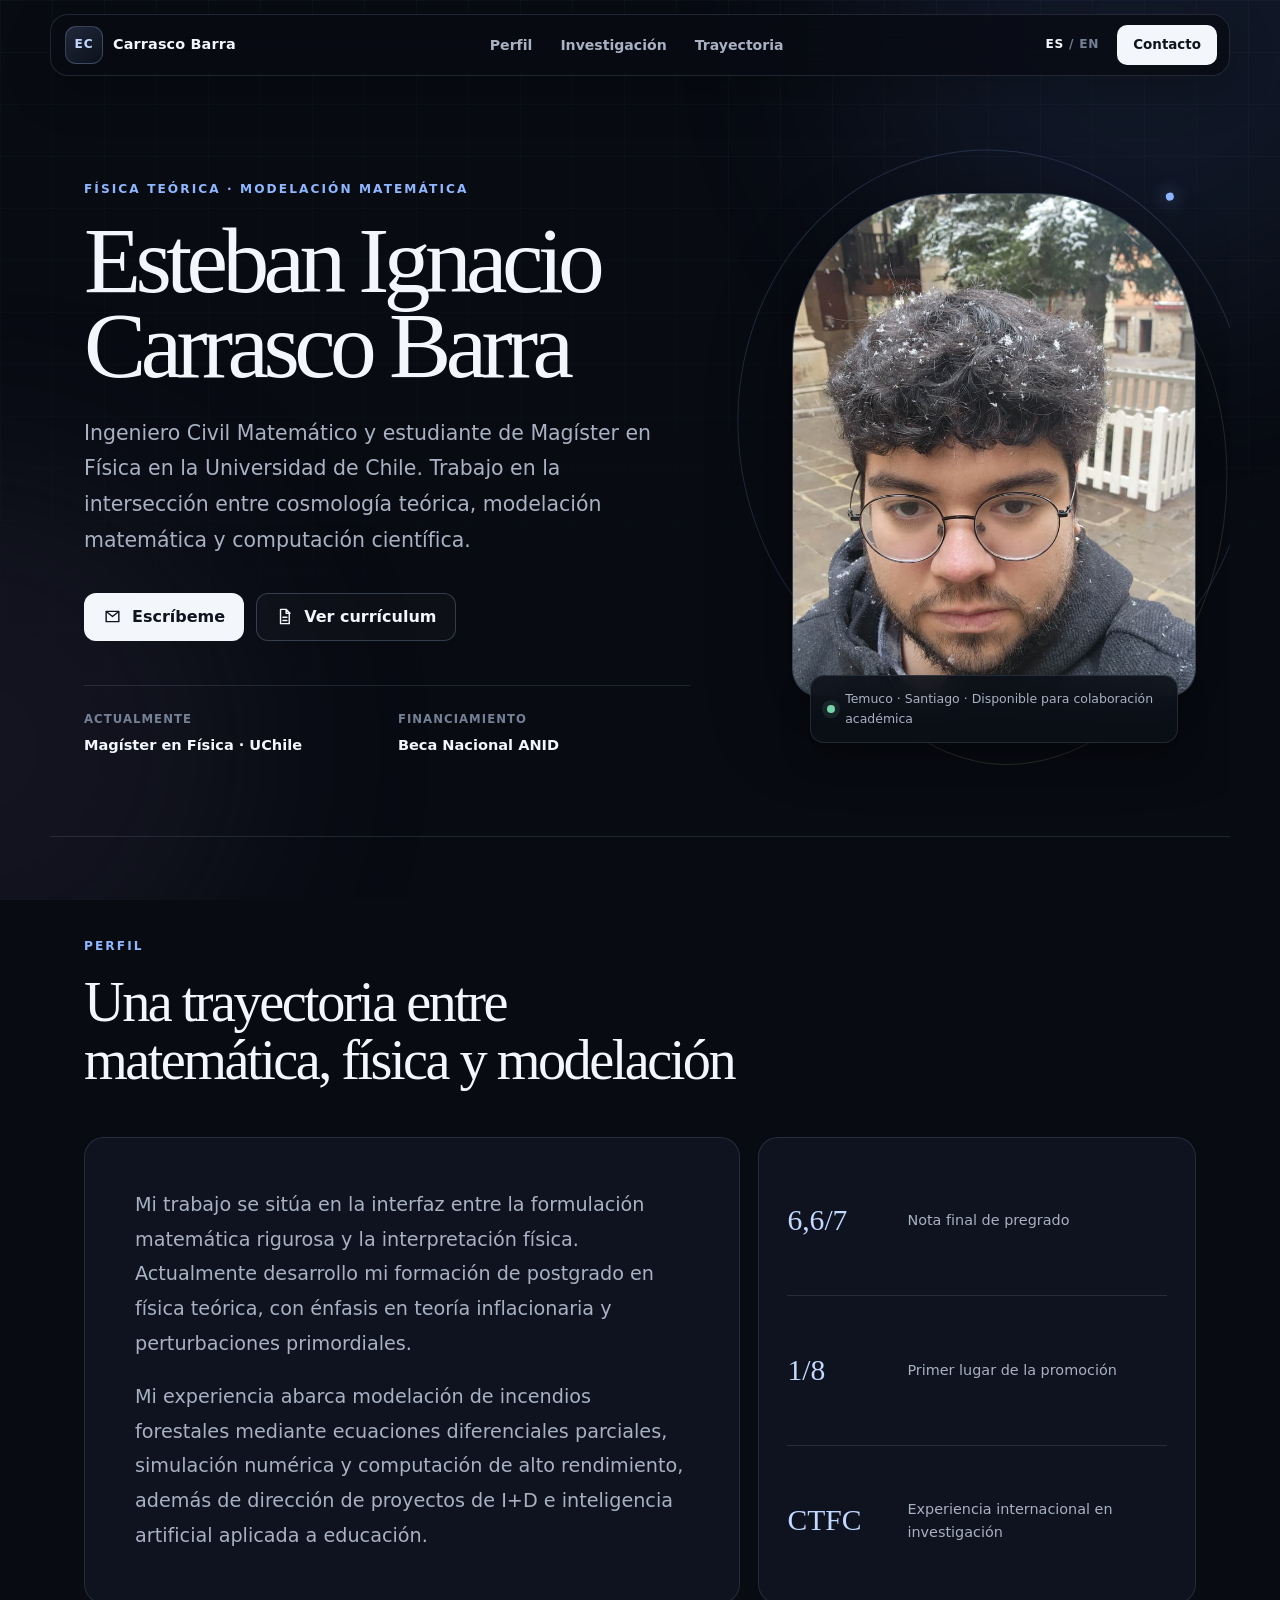
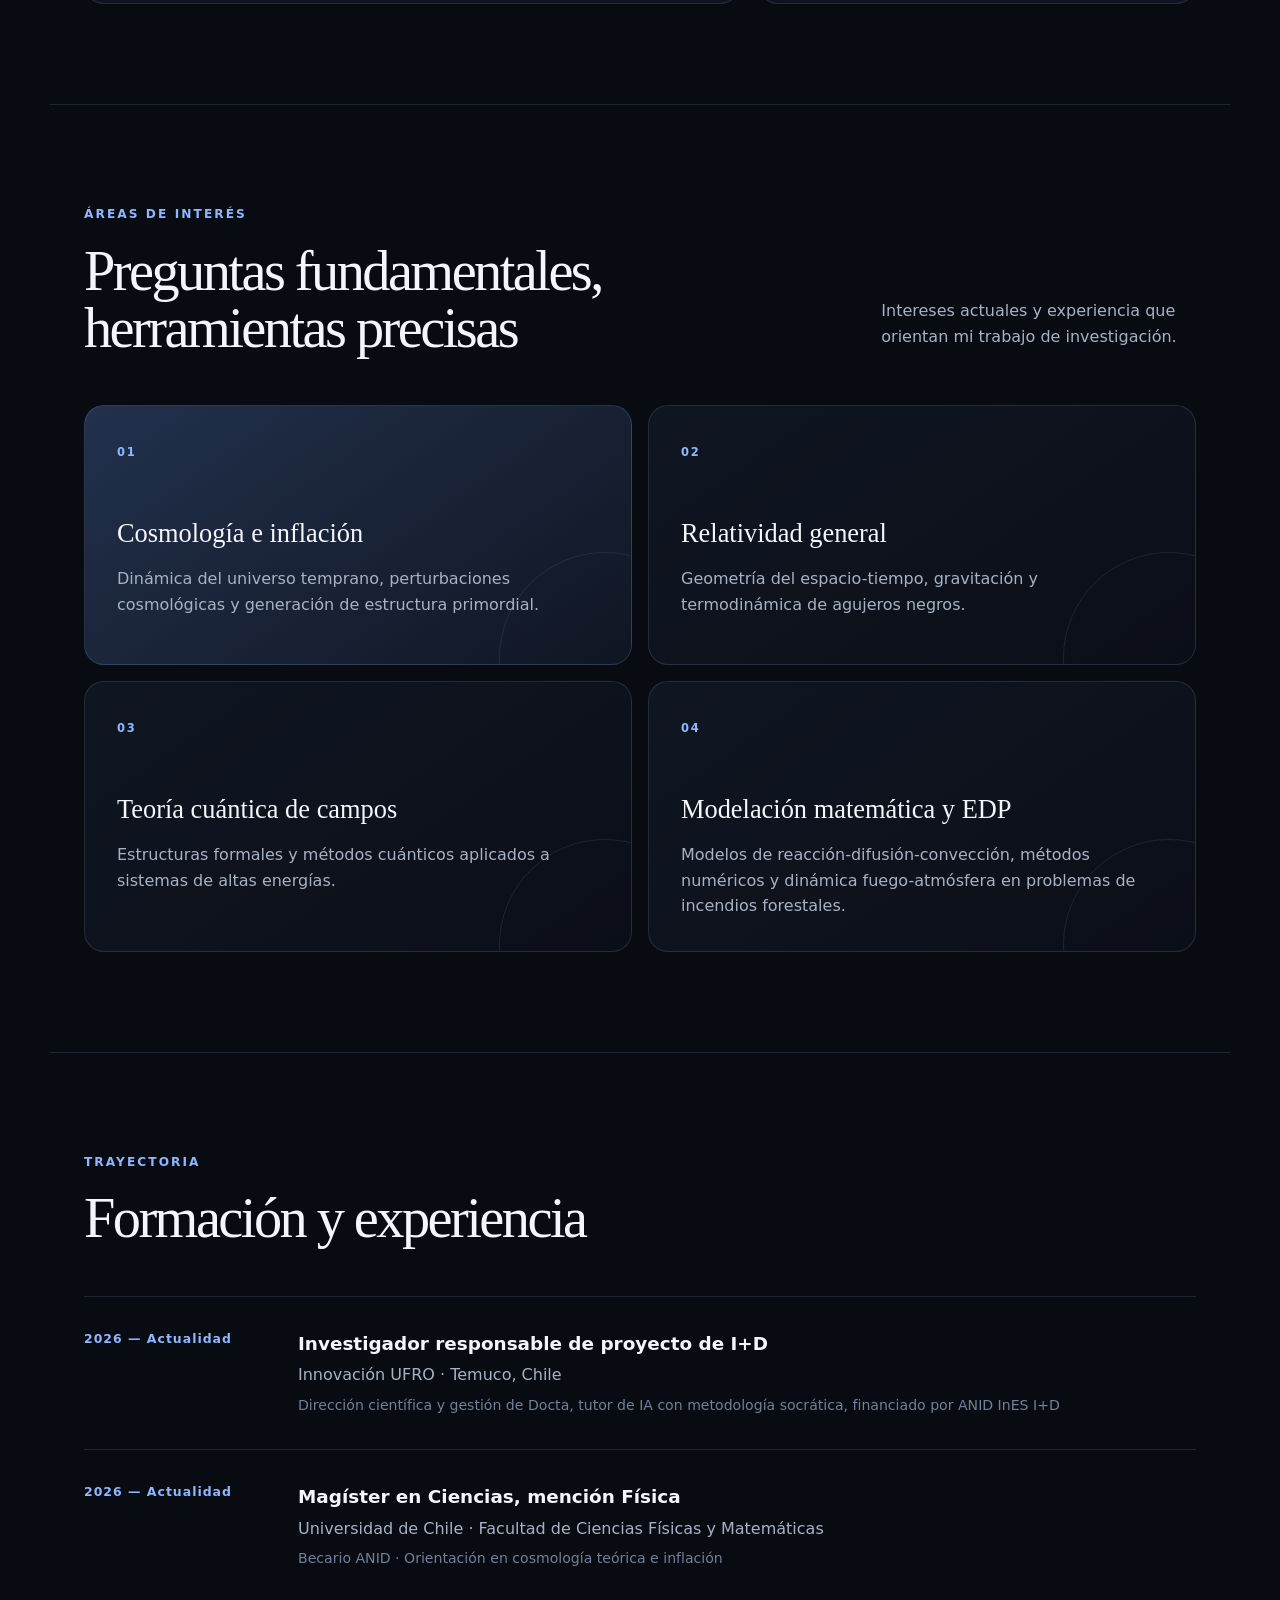
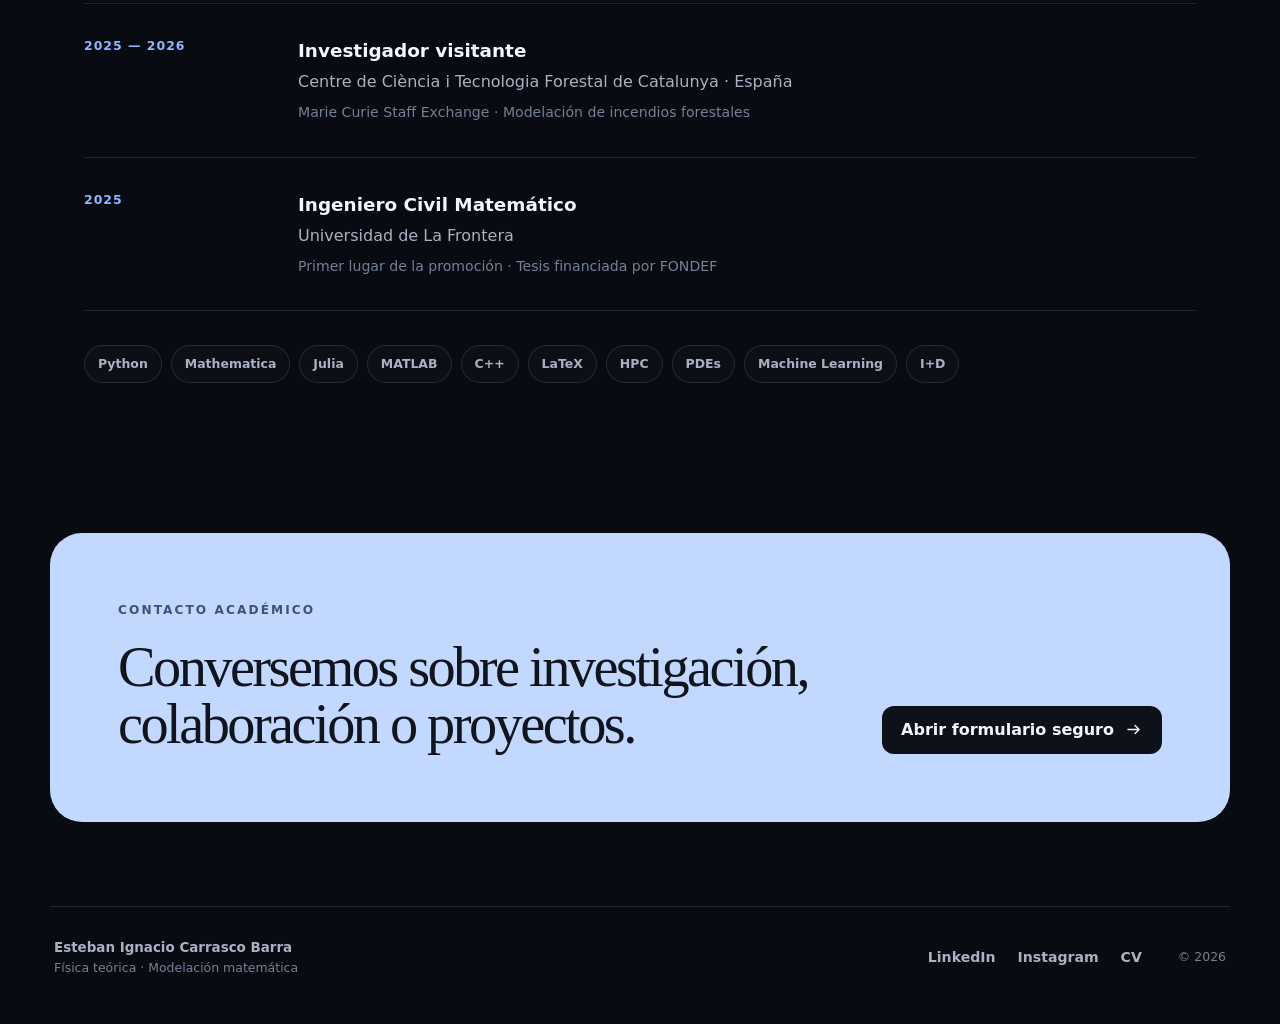
==== commit d57e1f58: "Update index.html" ====
--- a/index.html
+++ b/index.html
@@ -84,7 +84,7 @@
           </div>
           <div>
             <span class="hero__meta-label" data-i18n="hero.supportLabel">Financiamiento</span>
-            <strong data-i18n="hero.supportValue">Beca Nacional ANID</strong>
+            <strong data-i18n="hero.supportValue">Beca de Magíster Nacional ANID</strong>
           </div>
         </div>
       </div>
@@ -179,7 +179,7 @@
 
       <div class="timeline">
         <article class="timeline-item">
-          <div class="timeline-item__date">2026 —</div>
+          <div class="timeline-item__date">2026 — Actualidad</div>
           <div class="timeline-item__content">
             <h3 data-i18n="background.item0Title">Investigador responsable de proyecto de I+D</h3>
             <p data-i18n="background.item0Place">Innovación UFRO · Temuco, Chile</p>
@@ -187,7 +187,7 @@
           </div>
         </article>
         <article class="timeline-item">
-          <div class="timeline-item__date">2026 —</div>
+          <div class="timeline-item__date">2026 — Actualidad</div>
           <div class="timeline-item__content">
             <h3 data-i18n="background.item1Title">Magíster en Ciencias, mención Física</h3>
             <p data-i18n="background.item1Place">Universidad de Chile · Facultad de Ciencias Físicas y Matemáticas</p>
@@ -199,7 +199,7 @@
           <div class="timeline-item__content">
             <h3 data-i18n="background.item2Title">Investigador visitante</h3>
             <p data-i18n="background.item2Place">Centre de Ciència i Tecnologia Forestal de Catalunya · España</p>
-            <span data-i18n="background.item2Detail">Marie Curie Staff Exchange · Modelación de incendios forestales</span>
+            <span data-i18n="background.item2Detail">Marie Curie Staff Exchange · Modelación en Física Atmosférica</span>
           </div>
         </article>
         <article class="timeline-item">
@@ -207,7 +207,7 @@
           <div class="timeline-item__content">
             <h3 data-i18n="background.item3Title">Ingeniero Civil Matemático</h3>
             <p data-i18n="background.item3Place">Universidad de La Frontera</p>
-            <span data-i18n="background.item3Detail">Primer lugar de la promoción · Tesis financiada por FONDEF</span>
+            <span data-i18n="background.item3Detail">Primer lugar de la promoción · Tesis en Ecuaciones en Derivadas Parciales financiada por FONDEF</span>
           </div>
         </article>
       </div>
@@ -263,7 +263,7 @@
     </div>
 
     <p class="contact-dialog__intro" data-i18n="contact.intro">
-      Este formulario envía el mensaje sin publicar mi dirección de correo en el sitio.
+      
     </p>
 
     <form id="contact-form" method="POST" novalidate>
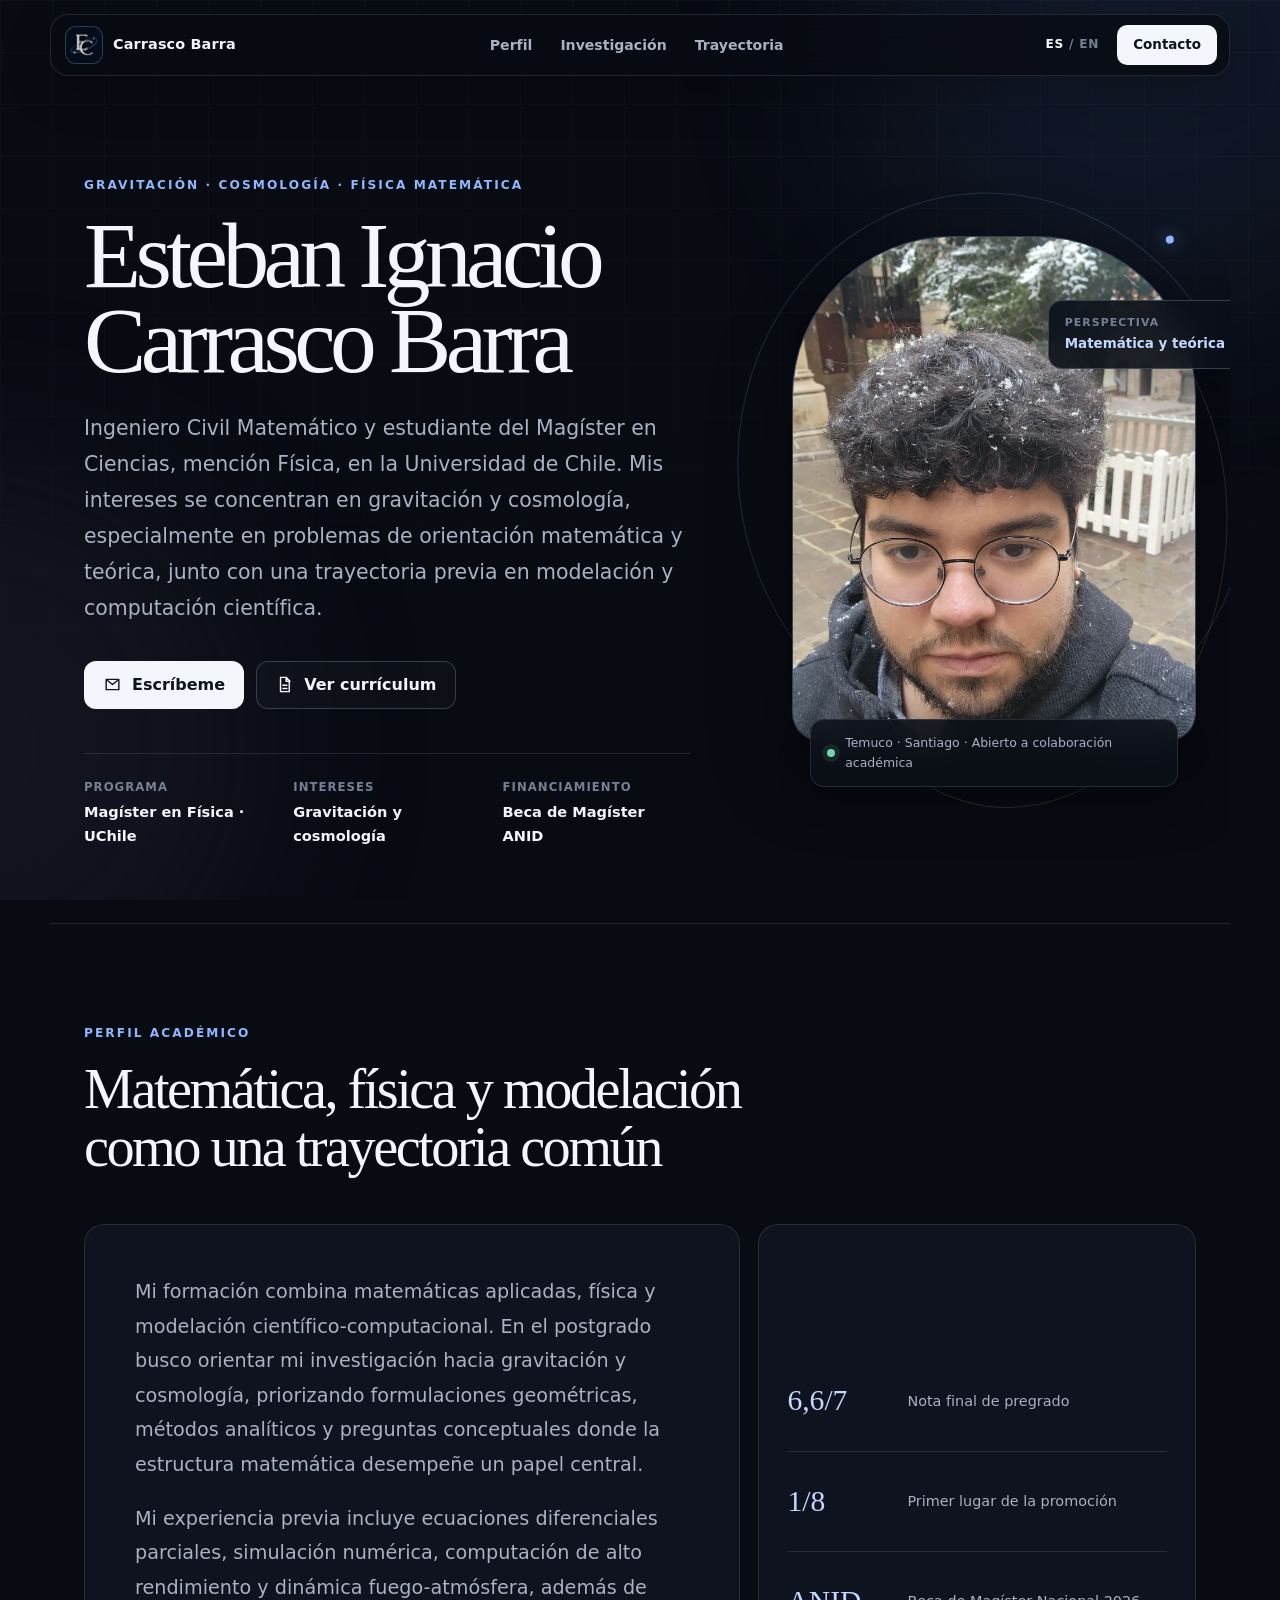
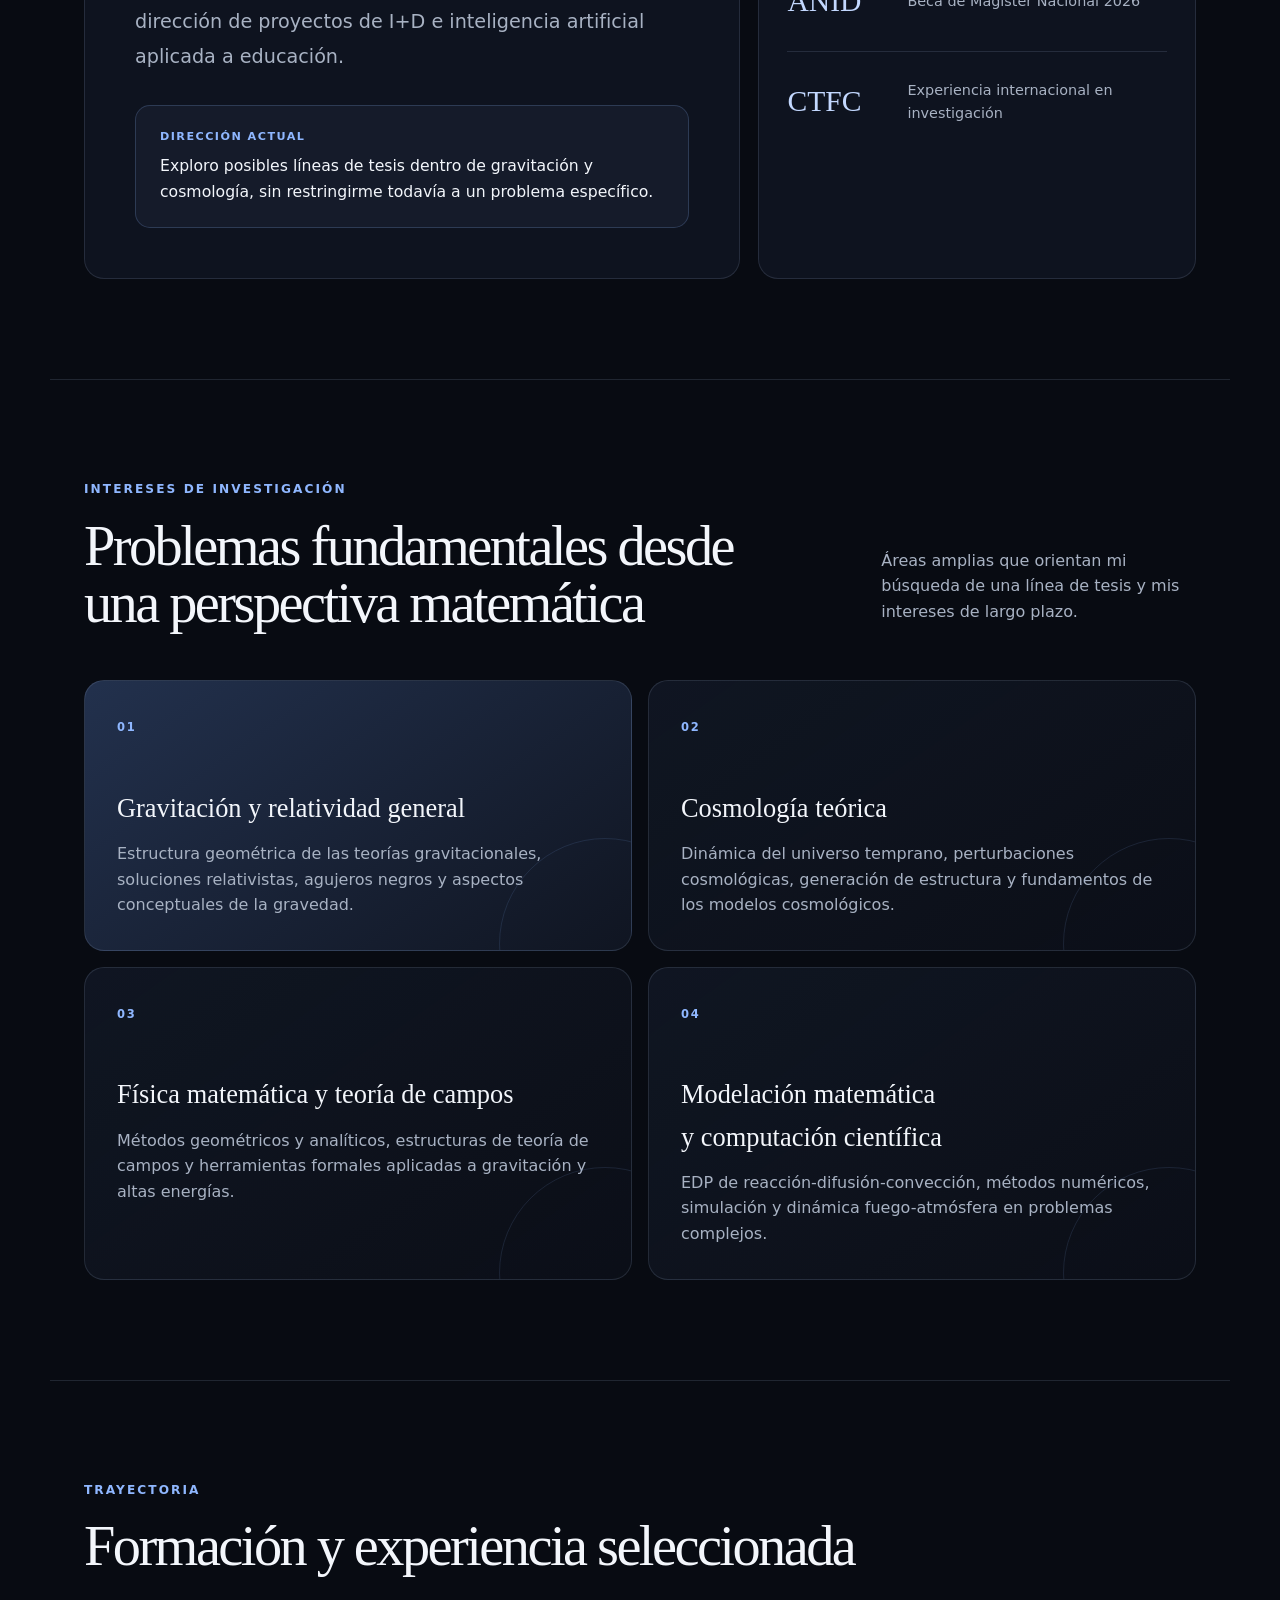
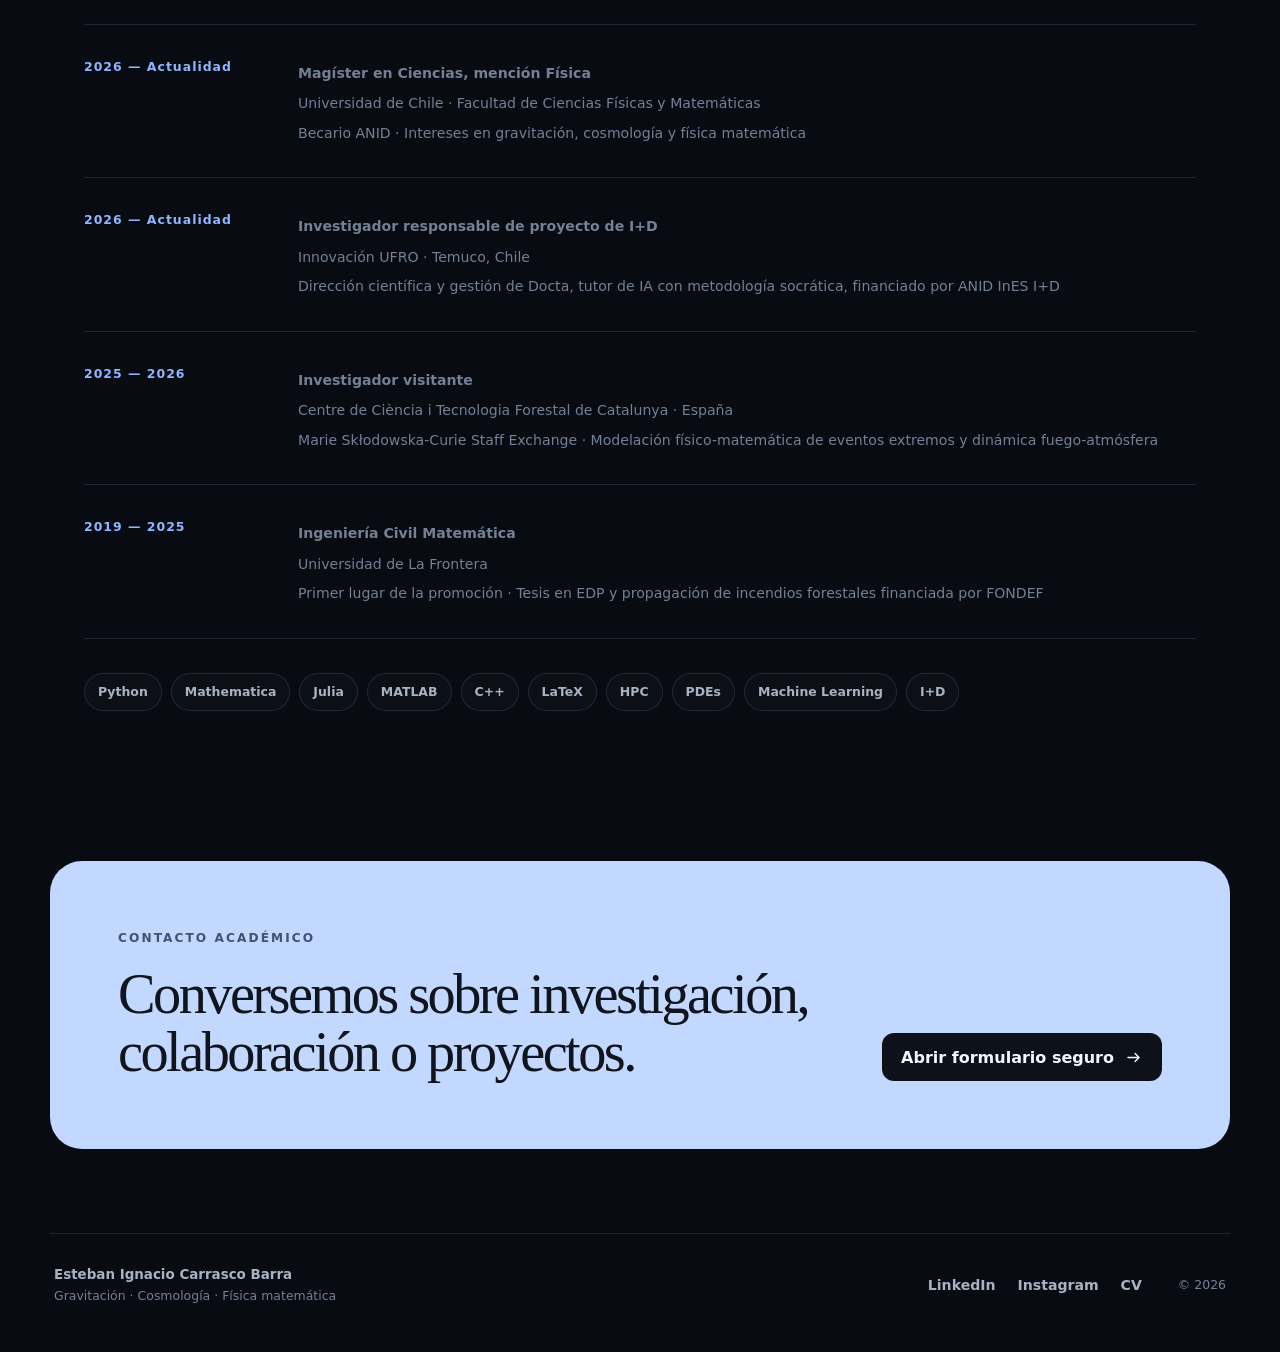
==== commit 43f6de72: "sad" ====
--- a/index.html
+++ b/index.html
@@ -1,9 +1,13 @@
 <!doctype html>
-<html lang="es">
+<html lang="es" data-language="es"
+  data-title-es="Esteban Ignacio Carrasco Barra | Gravitación y cosmología"
+  data-title-en="Esteban Ignacio Carrasco Barra | Gravitation and cosmology"
+  data-description-es="Sitio académico de Esteban Ignacio Carrasco Barra, estudiante de Magíster en Física interesado en gravitación, cosmología y física matemática."
+  data-description-en="Academic website of Esteban Ignacio Carrasco Barra, an M.Sc. Physics student interested in gravitation, cosmology and mathematical physics.">
 <head>
   <meta charset="utf-8">
   <meta name="viewport" content="width=device-width, initial-scale=1">
-  <meta name="description" content="Sitio académico de Esteban Ignacio Carrasco Barra: cosmología teórica, inflación, modelación matemática, computación científica y proyectos de I+D.">
+  <meta name="description" content="Sitio académico de Esteban Ignacio Carrasco Barra, estudiante de Magíster en Física interesado en gravitación, cosmología y física matemática.">
   <meta name="author" content="Esteban Ignacio Carrasco Barra">
   <meta name="theme-color" content="#080b12">
   <meta name="referrer" content="strict-origin-when-cross-origin">
@@ -11,21 +15,28 @@
 
   <meta property="og:type" content="website">
   <meta property="og:locale" content="es_CL">
-  <meta property="og:title" content="Esteban Ignacio Carrasco Barra | Física teórica y modelación matemática">
-  <meta property="og:description" content="Cosmología, inflación, relatividad general, teoría cuántica de campos, modelación matemática y computación científica.">
+  <meta property="og:title" content="Esteban Ignacio Carrasco Barra | Gravitación y cosmología">
+  <meta property="og:description" content="Física teórica con interés en gravitación, cosmología y problemas de orientación matemática.">
   <meta property="og:url" content="https://carrascobarra.com/">
   <meta property="og:image" content="https://carrascobarra.com/og-image.png">
+  <meta property="og:image:width" content="1200">
+  <meta property="og:image:height" content="630">
   <meta name="twitter:card" content="summary_large_image">
 
-  <title>Esteban Ignacio Carrasco Barra | Física teórica</title>
+  <title>Esteban Ignacio Carrasco Barra | Gravitación y cosmología</title>
   <link rel="canonical" href="https://carrascobarra.com/">
-  <link rel="icon" href="favicon.svg" type="image/svg+xml">
+  <link rel="icon" href="favicon.ico" sizes="any">
+  <link rel="icon" href="favicon-32x32.png" type="image/png" sizes="32x32">
+  <link rel="apple-touch-icon" href="apple-touch-icon.png">
   <link rel="manifest" href="site.webmanifest">
   <link rel="stylesheet" href="assets/styles.css">
   <script src="assets/app.js" defer></script>
 </head>
 <body>
-  <a class="skip-link" href="#main-content">Saltar al contenido</a>
+  <a class="skip-link" href="#main-content">
+    <span data-lang="es">Saltar al contenido</span>
+    <span data-lang="en">Skip to content</span>
+  </a>
 
   <div class="background" aria-hidden="true">
     <div class="background__grid"></div>
@@ -35,24 +46,26 @@
 
   <header class="site-header">
     <a class="brand" href="#top" aria-label="Inicio">
-      <span class="brand__mark" aria-hidden="true">EC</span>
+      <span class="brand__mark" aria-hidden="true"><img src="favicon-32x32.png" alt=""></span>
       <span class="brand__text">Carrasco Barra</span>
     </a>
 
     <nav class="site-nav" aria-label="Navegación principal">
-      <a href="#perfil" data-i18n="nav.profile">Perfil</a>
-      <a href="#investigacion" data-i18n="nav.research">Investigación</a>
-      <a href="#trayectoria" data-i18n="nav.background">Trayectoria</a>
+      <a href="#perfil"><span data-lang="es">Perfil</span><span data-lang="en">Profile</span></a>
+      <a href="#investigacion"><span data-lang="es">Investigación</span><span data-lang="en">Research</span></a>
+      <a href="#trayectoria"><span data-lang="es">Trayectoria</span><span data-lang="en">Background</span></a>
     </nav>
 
     <div class="header-actions">
-      <button class="language-toggle" id="language-toggle" type="button" aria-label="Cambiar idioma" aria-pressed="false">
+      <button class="language-toggle" id="language-toggle" type="button"
+        aria-label="Switch to English" aria-pressed="false"
+        data-label-es="Switch to English" data-label-en="Cambiar a español">
         <span class="language-toggle__active" id="language-current">ES</span>
         <span aria-hidden="true">/</span>
         <span id="language-alternate">EN</span>
       </button>
       <button class="button button--compact button--primary" type="button" data-open-contact>
-        <span data-i18n="actions.contact">Contacto</span>
+        <span data-lang="es">Contacto</span><span data-lang="en">Contact</span>
       </button>
     </div>
   </header>
@@ -60,31 +73,41 @@
   <main id="main-content">
     <section class="hero" id="top" aria-labelledby="hero-title">
       <div class="hero__content">
-        <p class="eyebrow" data-i18n="hero.eyebrow">Física teórica · Modelación matemática</p>
+        <p class="eyebrow">
+          <span data-lang="es">Gravitación · Cosmología · Física matemática</span>
+          <span data-lang="en">Gravitation · Cosmology · Mathematical physics</span>
+        </p>
         <h1 id="hero-title">Esteban Ignacio<br>Carrasco Barra</h1>
-        <p class="hero__lead" data-i18n="hero.lead">
-          Ingeniero Civil Matemático y estudiante de Magíster en Física en la Universidad de Chile. Trabajo en la intersección entre cosmología teórica, modelación matemática y computación científica.
+        <p class="hero__lead" data-lang="es">
+          Ingeniero Civil Matemático y estudiante del Magíster en Ciencias, mención Física, en la Universidad de Chile. Mis intereses se concentran en gravitación y cosmología, especialmente en problemas de orientación matemática y teórica, junto con una trayectoria previa en modelación y computación científica.
+        </p>
+        <p class="hero__lead" data-lang="en">
+          Mathematical Engineer and M.Sc. student in Physics at Universidad de Chile. My interests centre on gravitation and cosmology, particularly mathematically and theoretically oriented problems, alongside prior experience in scientific modelling and computation.
         </p>
 
         <div class="hero__actions">
           <button class="button button--primary" type="button" data-open-contact>
             <svg aria-hidden="true" viewBox="0 0 24 24"><path d="M4 5.5h16v13H4zM4.5 6l7.5 6 7.5-6"/></svg>
-            <span data-i18n="actions.write">Escríbeme</span>
+            <span data-lang="es">Escríbeme</span><span data-lang="en">Contact me</span>
           </button>
           <a class="button button--secondary" href="cv.pdf" target="_blank" rel="noopener noreferrer">
             <svg aria-hidden="true" viewBox="0 0 24 24"><path d="M7 3h7l4 4v14H7zM14 3v5h5M10 13h5M10 17h5"/></svg>
-            <span data-i18n="actions.cv">Ver currículum</span>
+            <span data-lang="es">Ver currículum</span><span data-lang="en">View CV</span>
           </a>
         </div>
 
         <div class="hero__meta" aria-label="Información académica resumida">
           <div>
-            <span class="hero__meta-label" data-i18n="hero.currentLabel">Actualmente</span>
-            <strong data-i18n="hero.currentValue">Magíster en Física · UChile</strong>
+            <span class="hero__meta-label"><span data-lang="es">Programa</span><span data-lang="en">Programme</span></span>
+            <strong><span data-lang="es">Magíster en Física · UChile</span><span data-lang="en">M.Sc. in Physics · UChile</span></strong>
           </div>
           <div>
-            <span class="hero__meta-label" data-i18n="hero.supportLabel">Financiamiento</span>
-            <strong data-i18n="hero.supportValue">Beca de Magíster Nacional ANID</strong>
+            <span class="hero__meta-label"><span data-lang="es">Intereses</span><span data-lang="en">Interests</span></span>
+            <strong><span data-lang="es">Gravitación y cosmología</span><span data-lang="en">Gravitation and cosmology</span></strong>
+          </div>
+          <div>
+            <span class="hero__meta-label"><span data-lang="es">Financiamiento</span><span data-lang="en">Funding</span></span>
+            <strong><span data-lang="es">Beca de Magíster ANID</span><span data-lang="en">ANID Master's Scholarship</span></strong>
           </div>
         </div>
       </div>
@@ -98,39 +121,63 @@
         </div>
         <div class="portrait-panel__status">
           <span class="status-dot" aria-hidden="true"></span>
-          <span data-i18n="hero.status">Temuco · Santiago · Disponible para colaboración académica</span>
+          <span data-lang="es">Temuco · Santiago · Abierto a colaboración académica</span>
+          <span data-lang="en">Temuco · Santiago · Open to academic collaboration</span>
+        </div>
+        <div class="portrait-panel__focus" aria-hidden="true">
+          <span data-lang="es">Perspectiva</span><span data-lang="en">Approach</span>
+          <strong data-lang="es">Matemática y teórica</strong><strong data-lang="en">Mathematical and theoretical</strong>
         </div>
       </div>
     </section>
 
     <section class="section" id="perfil" aria-labelledby="profile-title">
       <div class="section-heading">
-        <p class="eyebrow" data-i18n="profile.eyebrow">Perfil</p>
-        <h2 id="profile-title" data-i18n="profile.title">Una trayectoria entre matemática, física y modelación</h2>
+        <p class="eyebrow"><span data-lang="es">Perfil académico</span><span data-lang="en">Academic profile</span></p>
+        <h2 id="profile-title">
+          <span data-lang="es">Matemática, física y modelación como una trayectoria común</span>
+          <span data-lang="en">Mathematics, physics and modelling as a unified path</span>
+        </h2>
       </div>
 
       <div class="profile-grid">
         <article class="panel panel--statement">
-          <p data-i18n="profile.paragraph1">
-            Mi trabajo se sitúa en la interfaz entre la formulación matemática rigurosa y la interpretación física. Actualmente desarrollo mi formación de postgrado en física teórica, con énfasis en teoría inflacionaria y perturbaciones primordiales.
+          <p data-lang="es">
+            Mi formación combina matemáticas aplicadas, física y modelación científico-computacional. En el postgrado busco orientar mi investigación hacia gravitación y cosmología, priorizando formulaciones geométricas, métodos analíticos y preguntas conceptuales donde la estructura matemática desempeñe un papel central.
           </p>
-          <p data-i18n="profile.paragraph2">
-            Mi experiencia abarca modelación de incendios forestales mediante ecuaciones diferenciales parciales, simulación numérica y computación de alto rendimiento, además de dirección de proyectos de I+D e inteligencia artificial aplicada a educación.
+          <p data-lang="en">
+            My background combines applied mathematics, physics and scientific-computational modelling. During graduate study, I seek to orient my research toward gravitation and cosmology, prioritising geometric formulations, analytical methods and conceptual questions in which mathematical structure plays a central role.
           </p>
+          <p data-lang="es">
+            Mi experiencia previa incluye ecuaciones diferenciales parciales, simulación numérica, computación de alto rendimiento y dinámica fuego-atmósfera, además de dirección de proyectos de I+D e inteligencia artificial aplicada a educación.
+          </p>
+          <p data-lang="en">
+            My previous experience includes partial differential equations, numerical simulation, high-performance computing and fire-atmosphere dynamics, as well as R&D project leadership and artificial intelligence applied to education.
+          </p>
+
+          <div class="profile-direction">
+            <span class="profile-direction__label"><span data-lang="es">Dirección actual</span><span data-lang="en">Current direction</span></span>
+            <p data-lang="es">Exploro posibles líneas de tesis dentro de gravitación y cosmología, sin restringirme todavía a un problema específico.</p>
+            <p data-lang="en">I am exploring possible thesis directions within gravitation and cosmology, without yet restricting myself to a single specific problem.</p>
+          </div>
         </article>
 
         <aside class="panel panel--facts" aria-label="Datos destacados">
           <div class="fact">
             <strong>6,6/7</strong>
-            <span data-i18n="profile.fact1">Nota final de pregrado</span>
+            <span data-lang="es">Nota final de pregrado</span><span data-lang="en">Final undergraduate grade</span>
           </div>
           <div class="fact">
             <strong>1/8</strong>
-            <span data-i18n="profile.fact2">Primer lugar de la promoción</span>
+            <span data-lang="es">Primer lugar de la promoción</span><span data-lang="en">Top-ranked graduate</span>
+          </div>
+          <div class="fact">
+            <strong>ANID</strong>
+            <span data-lang="es">Beca de Magíster Nacional 2026</span><span data-lang="en">2026 National Master's Scholarship</span>
           </div>
           <div class="fact">
             <strong>CTFC</strong>
-            <span data-i18n="profile.fact3">Experiencia internacional en investigación</span>
+            <span data-lang="es">Experiencia internacional en investigación</span><span data-lang="en">International research experience</span>
           </div>
         </aside>
       </div>
@@ -139,100 +186,104 @@
     <section class="section" id="investigacion" aria-labelledby="research-title">
       <div class="section-heading section-heading--split">
         <div>
-          <p class="eyebrow" data-i18n="research.eyebrow">Áreas de interés</p>
-          <h2 id="research-title" data-i18n="research.title">Preguntas fundamentales, herramientas precisas</h2>
-        </div>
-        <p class="section-heading__note" data-i18n="research.note">
-          Intereses actuales y experiencia que orientan mi trabajo de investigación.
-        </p>
+          <p class="eyebrow"><span data-lang="es">Intereses de investigación</span><span data-lang="en">Research interests</span></p>
+          <h2 id="research-title">
+            <span data-lang="es">Problemas fundamentales desde una perspectiva matemática</span>
+            <span data-lang="en">Fundamental problems from a mathematical perspective</span>
+          </h2>
+        </div>
+        <p class="section-heading__note" data-lang="es">Áreas amplias que orientan mi búsqueda de una línea de tesis y mis intereses de largo plazo.</p>
+        <p class="section-heading__note" data-lang="en">Broad areas guiding my search for a thesis direction and my longer-term interests.</p>
       </div>
 
       <div class="research-grid">
         <article class="research-card research-card--featured">
           <span class="research-card__number">01</span>
-          <h3 data-i18n="research.item1Title">Cosmología e inflación</h3>
-          <p data-i18n="research.item1Text">Dinámica del universo temprano, perturbaciones cosmológicas y generación de estructura primordial.</p>
+          <h3><span data-lang="es">Gravitación y relatividad general</span><span data-lang="en">Gravitation and general relativity</span></h3>
+          <p data-lang="es">Estructura geométrica de las teorías gravitacionales, soluciones relativistas, agujeros negros y aspectos conceptuales de la gravedad.</p>
+          <p data-lang="en">Geometric structure of gravitational theories, relativistic solutions, black holes and conceptual aspects of gravity.</p>
         </article>
         <article class="research-card">
           <span class="research-card__number">02</span>
-          <h3 data-i18n="research.item2Title">Relatividad general</h3>
-          <p data-i18n="research.item2Text">Geometría del espacio-tiempo, gravitación y termodinámica de agujeros negros.</p>
+          <h3><span data-lang="es">Cosmología teórica</span><span data-lang="en">Theoretical cosmology</span></h3>
+          <p data-lang="es">Dinámica del universo temprano, perturbaciones cosmológicas, generación de estructura y fundamentos de los modelos cosmológicos.</p>
+          <p data-lang="en">Early-universe dynamics, cosmological perturbations, structure formation and foundations of cosmological models.</p>
         </article>
         <article class="research-card">
           <span class="research-card__number">03</span>
-          <h3 data-i18n="research.item3Title">Teoría cuántica de campos</h3>
-          <p data-i18n="research.item3Text">Estructuras formales y métodos cuánticos aplicados a sistemas de altas energías.</p>
+          <h3><span data-lang="es">Física matemática y teoría de campos</span><span data-lang="en">Mathematical physics and field theory</span></h3>
+          <p data-lang="es">Métodos geométricos y analíticos, estructuras de teoría de campos y herramientas formales aplicadas a gravitación y altas energías.</p>
+          <p data-lang="en">Geometric and analytical methods, field-theory structures and formal tools applied to gravitation and high-energy physics.</p>
         </article>
         <article class="research-card">
           <span class="research-card__number">04</span>
-          <h3 data-i18n="research.item4Title">Modelación matemática y EDP</h3>
-          <p data-i18n="research.item4Text">Modelos de reacción-difusión-convección, métodos numéricos y dinámica fuego-atmósfera en problemas de incendios forestales.</p>
+          <h3><span data-lang="es">Modelación matemática y computación científica</span><span data-lang="en">Mathematical modelling and scientific computing</span></h3>
+          <p data-lang="es">EDP de reacción-difusión-convección, métodos numéricos, simulación y dinámica fuego-atmósfera en problemas complejos.</p>
+          <p data-lang="en">Reaction-diffusion-convection PDEs, numerical methods, simulation and fire-atmosphere dynamics in complex problems.</p>
         </article>
       </div>
     </section>
 
     <section class="section" id="trayectoria" aria-labelledby="background-title">
       <div class="section-heading">
-        <p class="eyebrow" data-i18n="background.eyebrow">Trayectoria</p>
-        <h2 id="background-title" data-i18n="background.title">Formación y experiencia</h2>
+        <p class="eyebrow"><span data-lang="es">Trayectoria</span><span data-lang="en">Background</span></p>
+        <h2 id="background-title"><span data-lang="es">Formación y experiencia seleccionada</span><span data-lang="en">Selected education and experience</span></h2>
       </div>
 
       <div class="timeline">
         <article class="timeline-item">
-          <div class="timeline-item__date">2026 — Actualidad</div>
+          <div class="timeline-item__date">2026 — <span data-lang="es">Actualidad</span><span data-lang="en">Present</span></div>
           <div class="timeline-item__content">
-            <h3 data-i18n="background.item0Title">Investigador responsable de proyecto de I+D</h3>
-            <p data-i18n="background.item0Place">Innovación UFRO · Temuco, Chile</p>
-            <span data-i18n="background.item0Detail">Dirección científica y gestión de Docta, tutor de IA con metodología socrática, financiado por ANID InES I+D</span>
+            <h3><span data-lang="es">Magíster en Ciencias, mención Física</span><span data-lang="en">M.Sc. in Science, major in Physics</span></h3>
+            <p><span data-lang="es">Universidad de Chile · Facultad de Ciencias Físicas y Matemáticas</span><span data-lang="en">Universidad de Chile · Faculty of Physical and Mathematical Sciences</span></p>
+            <span data-lang="es">Becario ANID · Intereses en gravitación, cosmología y física matemática</span>
+            <span data-lang="en">ANID scholar · Interests in gravitation, cosmology and mathematical physics</span>
           </div>
         </article>
         <article class="timeline-item">
-          <div class="timeline-item__date">2026 — Actualidad</div>
+          <div class="timeline-item__date">2026 — <span data-lang="es">Actualidad</span><span data-lang="en">Present</span></div>
           <div class="timeline-item__content">
-            <h3 data-i18n="background.item1Title">Magíster en Ciencias, mención Física</h3>
-            <p data-i18n="background.item1Place">Universidad de Chile · Facultad de Ciencias Físicas y Matemáticas</p>
-            <span data-i18n="background.item1Detail">Becario ANID · Orientación en cosmología teórica e inflación</span>
+            <h3><span data-lang="es">Investigador responsable de proyecto de I+D</span><span data-lang="en">Lead researcher for an R&D project</span></h3>
+            <p><span data-lang="es">Innovación UFRO · Temuco, Chile</span><span data-lang="en">UFRO Innovation · Temuco, Chile</span></p>
+            <span data-lang="es">Dirección científica y gestión de Docta, tutor de IA con metodología socrática, financiado por ANID InES I+D</span>
+            <span data-lang="en">Scientific leadership and management of Docta, an AI tutor based on the Socratic method, funded by ANID InES I+D</span>
           </div>
         </article>
         <article class="timeline-item">
           <div class="timeline-item__date">2025 — 2026</div>
           <div class="timeline-item__content">
-            <h3 data-i18n="background.item2Title">Investigador visitante</h3>
-            <p data-i18n="background.item2Place">Centre de Ciència i Tecnologia Forestal de Catalunya · España</p>
-            <span data-i18n="background.item2Detail">Marie Curie Staff Exchange · Modelación en Física Atmosférica</span>
+            <h3><span data-lang="es">Investigador visitante</span><span data-lang="en">Visiting researcher</span></h3>
+            <p><span data-lang="es">Centre de Ciència i Tecnologia Forestal de Catalunya · España</span><span data-lang="en">Forest Science and Technology Centre of Catalonia · Spain</span></p>
+            <span data-lang="es">Marie Skłodowska-Curie Staff Exchange · Modelación físico-matemática de eventos extremos y dinámica fuego-atmósfera</span>
+            <span data-lang="en">Marie Skłodowska-Curie Staff Exchange · Physical-mathematical modelling of extreme events and fire-atmosphere dynamics</span>
           </div>
         </article>
         <article class="timeline-item">
-          <div class="timeline-item__date">2025</div>
+          <div class="timeline-item__date">2019 — 2025</div>
           <div class="timeline-item__content">
-            <h3 data-i18n="background.item3Title">Ingeniero Civil Matemático</h3>
-            <p data-i18n="background.item3Place">Universidad de La Frontera</p>
-            <span data-i18n="background.item3Detail">Primer lugar de la promoción · Tesis en Ecuaciones en Derivadas Parciales financiada por FONDEF</span>
+            <h3><span data-lang="es">Ingeniería Civil Matemática</span><span data-lang="en">Mathematical Engineering</span></h3>
+            <p><span data-lang="es">Universidad de La Frontera</span><span data-lang="en">Universidad de La Frontera</span></p>
+            <span data-lang="es">Primer lugar de la promoción · Tesis en EDP y propagación de incendios forestales financiada por FONDEF</span>
+            <span data-lang="en">Top-ranked graduate · FONDEF-funded thesis on PDEs and wildfire propagation</span>
           </div>
         </article>
       </div>
 
       <div class="skills" aria-label="Herramientas técnicas">
-        <span>Python</span>
-        <span>Mathematica</span>
-        <span>Julia</span>
-        <span>MATLAB</span>
-        <span>C++</span>
-        <span>LaTeX</span>
-        <span>HPC</span>
-        <span>PDEs</span>
-        <span>Machine Learning</span>
-        <span>I+D</span>
+        <span>Python</span><span>Mathematica</span><span>Julia</span><span>MATLAB</span><span>C++</span><span>LaTeX</span><span>HPC</span><span>PDEs</span><span>Machine Learning</span><span>I+D</span>
       </div>
     </section>
 
     <section class="contact-cta" aria-labelledby="contact-cta-title">
       <div>
-        <p class="eyebrow" data-i18n="cta.eyebrow">Contacto académico</p>
-        <h2 id="contact-cta-title" data-i18n="cta.title">Conversemos sobre investigación, colaboración o proyectos.</h2>
+        <p class="eyebrow"><span data-lang="es">Contacto académico</span><span data-lang="en">Academic contact</span></p>
+        <h2 id="contact-cta-title">
+          <span data-lang="es">Conversemos sobre investigación, colaboración o proyectos.</span>
+          <span data-lang="en">Let us discuss research, collaboration or projects.</span>
+        </h2>
       </div>
       <button class="button button--light" type="button" data-open-contact>
-        <span data-i18n="actions.openForm">Abrir formulario seguro</span>
+        <span data-lang="es">Abrir formulario seguro</span><span data-lang="en">Open secure form</span>
         <svg aria-hidden="true" viewBox="0 0 24 24"><path d="M5 12h14M14 7l5 5-5 5"/></svg>
       </button>
     </section>
@@ -241,7 +292,7 @@
   <footer class="site-footer">
     <div>
       <strong>Esteban Ignacio Carrasco Barra</strong>
-      <span data-i18n="footer.tagline">Física teórica · Modelación matemática</span>
+      <span><span data-lang="es">Gravitación · Cosmología · Física matemática</span><span data-lang="en">Gravitation · Cosmology · Mathematical physics</span></span>
     </div>
     <div class="footer-links">
       <a href="https://www.linkedin.com/in/esteban-cb/" target="_blank" rel="noopener noreferrer">LinkedIn</a>
@@ -254,19 +305,26 @@
   <dialog class="contact-dialog" id="contact-dialog" aria-labelledby="contact-title">
     <div class="contact-dialog__header">
       <div>
-        <p class="eyebrow" data-i18n="contact.eyebrow">Mensaje privado</p>
-        <h2 id="contact-title" data-i18n="contact.title">Contacto</h2>
-      </div>
-      <button class="icon-button" id="close-contact" type="button" aria-label="Cerrar formulario">
+        <p class="eyebrow"><span data-lang="es">Mensaje privado</span><span data-lang="en">Private message</span></p>
+        <h2 id="contact-title"><span data-lang="es">Contacto</span><span data-lang="en">Contact</span></h2>
+      </div>
+      <button class="icon-button" id="close-contact" type="button" aria-label="Cerrar formulario"
+        data-label-es="Cerrar formulario" data-label-en="Close form">
         <svg aria-hidden="true" viewBox="0 0 24 24"><path d="M6 6l12 12M18 6L6 18"/></svg>
       </button>
     </div>
 
-    <p class="contact-dialog__intro" data-i18n="contact.intro">
-      
-    </p>
-
-    <form id="contact-form" method="POST" novalidate>
+    <p class="contact-dialog__intro" data-lang="es">Este formulario permite contactarme sin publicar mi dirección de correo en el sitio.</p>
+    <p class="contact-dialog__intro" data-lang="en">This form allows you to contact me without publishing my email address on the website.</p>
+
+    <!-- Sustituye REEMPLAZA_CON_TU_ID por el identificador de tu formulario Formspree. -->
+    <form id="contact-form" action="https://formspree.io/f/REEMPLAZA_CON_TU_ID" method="POST" novalidate
+      data-turnstile-sitekey="REEMPLAZA_CON_TU_SITE_KEY"
+      data-sending-es="Enviando…" data-sending-en="Sending…"
+      data-success-es="Mensaje enviado correctamente." data-success-en="Message sent successfully."
+      data-error-es="No fue posible enviar el mensaje. Intenta nuevamente." data-error-en="The message could not be sent. Please try again."
+      data-invalid-es="Revisa los campos obligatorios." data-invalid-en="Check the required fields."
+      data-notconfigured-es="Configura el identificador de Formspree en index.html." data-notconfigured-en="Configure the Formspree ID in index.html.">
       <div class="honeypot" aria-hidden="true">
         <label>Leave this field empty <input type="text" name="_gotcha" tabindex="-1" autocomplete="off"></label>
       </div>
@@ -276,22 +334,22 @@
 
       <div class="form-row">
         <label class="form-field">
-          <span data-i18n="contact.name">Nombre</span>
+          <span data-lang="es">Nombre</span><span data-lang="en">Name</span>
           <input type="text" name="name" autocomplete="name" required maxlength="100">
         </label>
         <label class="form-field">
-          <span data-i18n="contact.email">Correo para responder</span>
+          <span data-lang="es">Correo para responder</span><span data-lang="en">Reply email</span>
           <input type="email" name="email" autocomplete="email" required maxlength="160">
         </label>
       </div>
 
       <label class="form-field">
-        <span data-i18n="contact.subject">Asunto</span>
+        <span data-lang="es">Asunto</span><span data-lang="en">Subject</span>
         <input type="text" name="subject" required maxlength="140">
       </label>
 
       <label class="form-field">
-        <span data-i18n="contact.message">Mensaje</span>
+        <span data-lang="es">Mensaje</span><span data-lang="en">Message</span>
         <textarea name="message" rows="6" required minlength="20" maxlength="3000"></textarea>
       </label>
 
@@ -300,7 +358,7 @@
       <div class="form-footer">
         <p class="form-status" id="form-status" role="status" aria-live="polite"></p>
         <button class="button button--primary" id="submit-contact" type="submit">
-          <span data-i18n="contact.send">Enviar mensaje</span>
+          <span data-lang="es">Enviar mensaje</span><span data-lang="en">Send message</span>
         </button>
       </div>
     </form>
--- a/assets/styles.css
+++ b/assets/styles.css
@@ -1061,3 +1061,117 @@
     transition-duration: 0.01ms !important;
   }
 }
+
+/* --- Ajustes v4: contenido bilingüe editable directamente en index.html --- */
+html[data-language="es"] [data-lang="en"],
+html[data-language="en"] [data-lang="es"] {
+  display: none !important;
+}
+
+.brand__mark {
+  overflow: hidden;
+  padding: 0;
+  background: #07101f;
+}
+
+.brand__mark img {
+  width: 100%;
+  height: 100%;
+  object-fit: cover;
+}
+
+.hero__meta {
+  max-width: 720px;
+  grid-template-columns: repeat(3, minmax(0, 1fr));
+}
+
+.portrait-panel__focus {
+  position: absolute;
+  z-index: 4;
+  top: 64px;
+  right: -46px;
+  display: grid;
+  min-width: 160px;
+  gap: 2px;
+  padding: 13px 16px;
+  border: 1px solid var(--line-strong);
+  border-radius: 14px;
+  background: rgba(11, 16, 25, 0.9);
+  box-shadow: 0 18px 42px rgba(0, 0, 0, 0.28);
+  backdrop-filter: blur(14px);
+}
+
+.portrait-panel__focus > span {
+  color: var(--subtle);
+  font-size: 0.68rem;
+  font-weight: 800;
+  letter-spacing: 0.1em;
+  text-transform: uppercase;
+}
+
+.portrait-panel__focus strong {
+  color: var(--accent-strong);
+  font-size: 0.84rem;
+}
+
+.profile-direction {
+  margin-top: 30px;
+  padding: 22px 24px;
+  border: 1px solid rgba(143, 183, 255, 0.2);
+  border-radius: 15px;
+  background: rgba(143, 183, 255, 0.055);
+}
+
+.profile-direction__label {
+  display: block;
+  margin-bottom: 8px;
+  color: var(--accent);
+  font-size: 0.7rem;
+  font-weight: 850;
+  letter-spacing: 0.13em;
+  text-transform: uppercase;
+}
+
+.panel--statement .profile-direction p {
+  margin: 0;
+  color: var(--text);
+  font-size: 0.98rem;
+  line-height: 1.65;
+}
+
+.panel--facts {
+  align-content: center;
+}
+
+@media (max-width: 1100px) {
+  .portrait-panel__focus {
+    right: -18px;
+  }
+}
+
+@media (max-width: 900px) {
+  .hero__meta {
+    grid-template-columns: repeat(2, minmax(0, 1fr));
+  }
+
+  .portrait-panel__focus {
+    top: 48px;
+    right: -22px;
+  }
+}
+
+@media (max-width: 620px) {
+  .hero__meta {
+    grid-template-columns: 1fr;
+    gap: 16px;
+  }
+
+  .portrait-panel__focus {
+    position: relative;
+    top: auto;
+    right: auto;
+    width: calc(100% - 56px);
+    margin: 12px auto 0;
+    text-align: center;
+  }
+}
